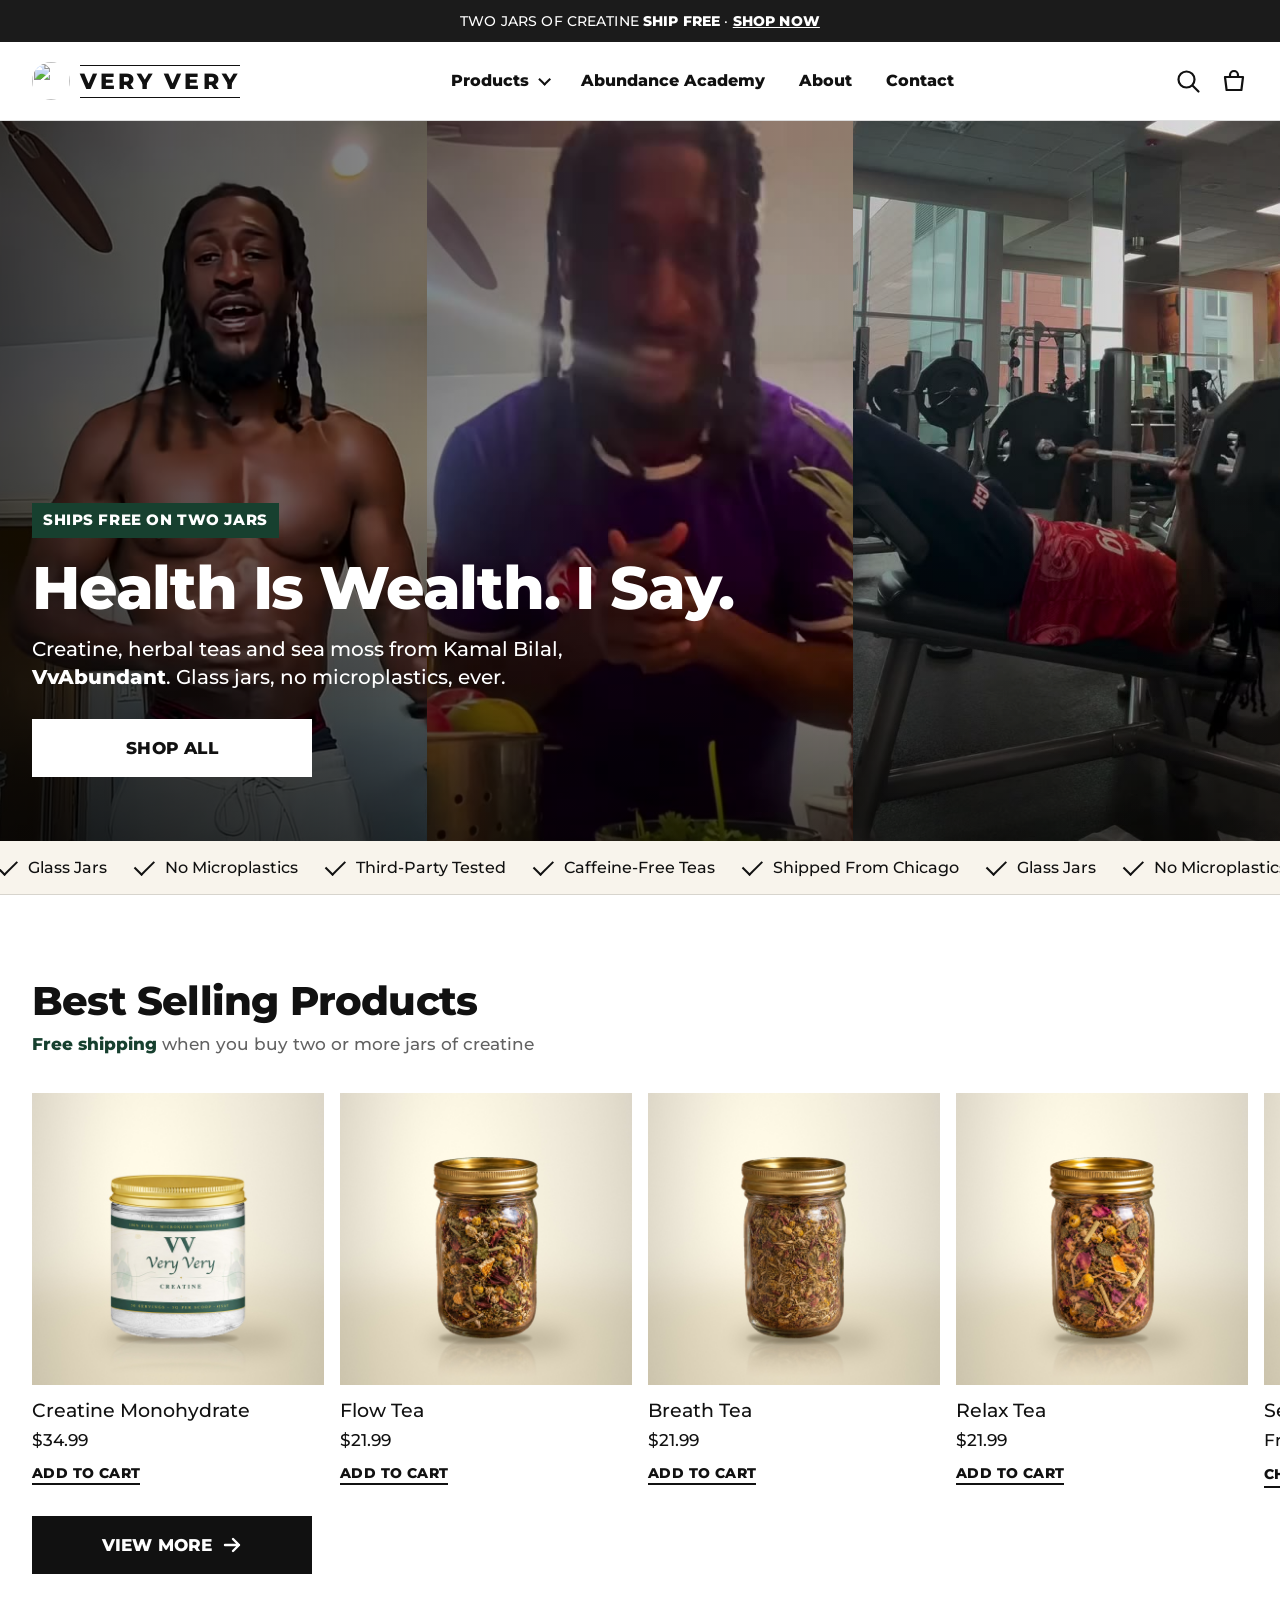
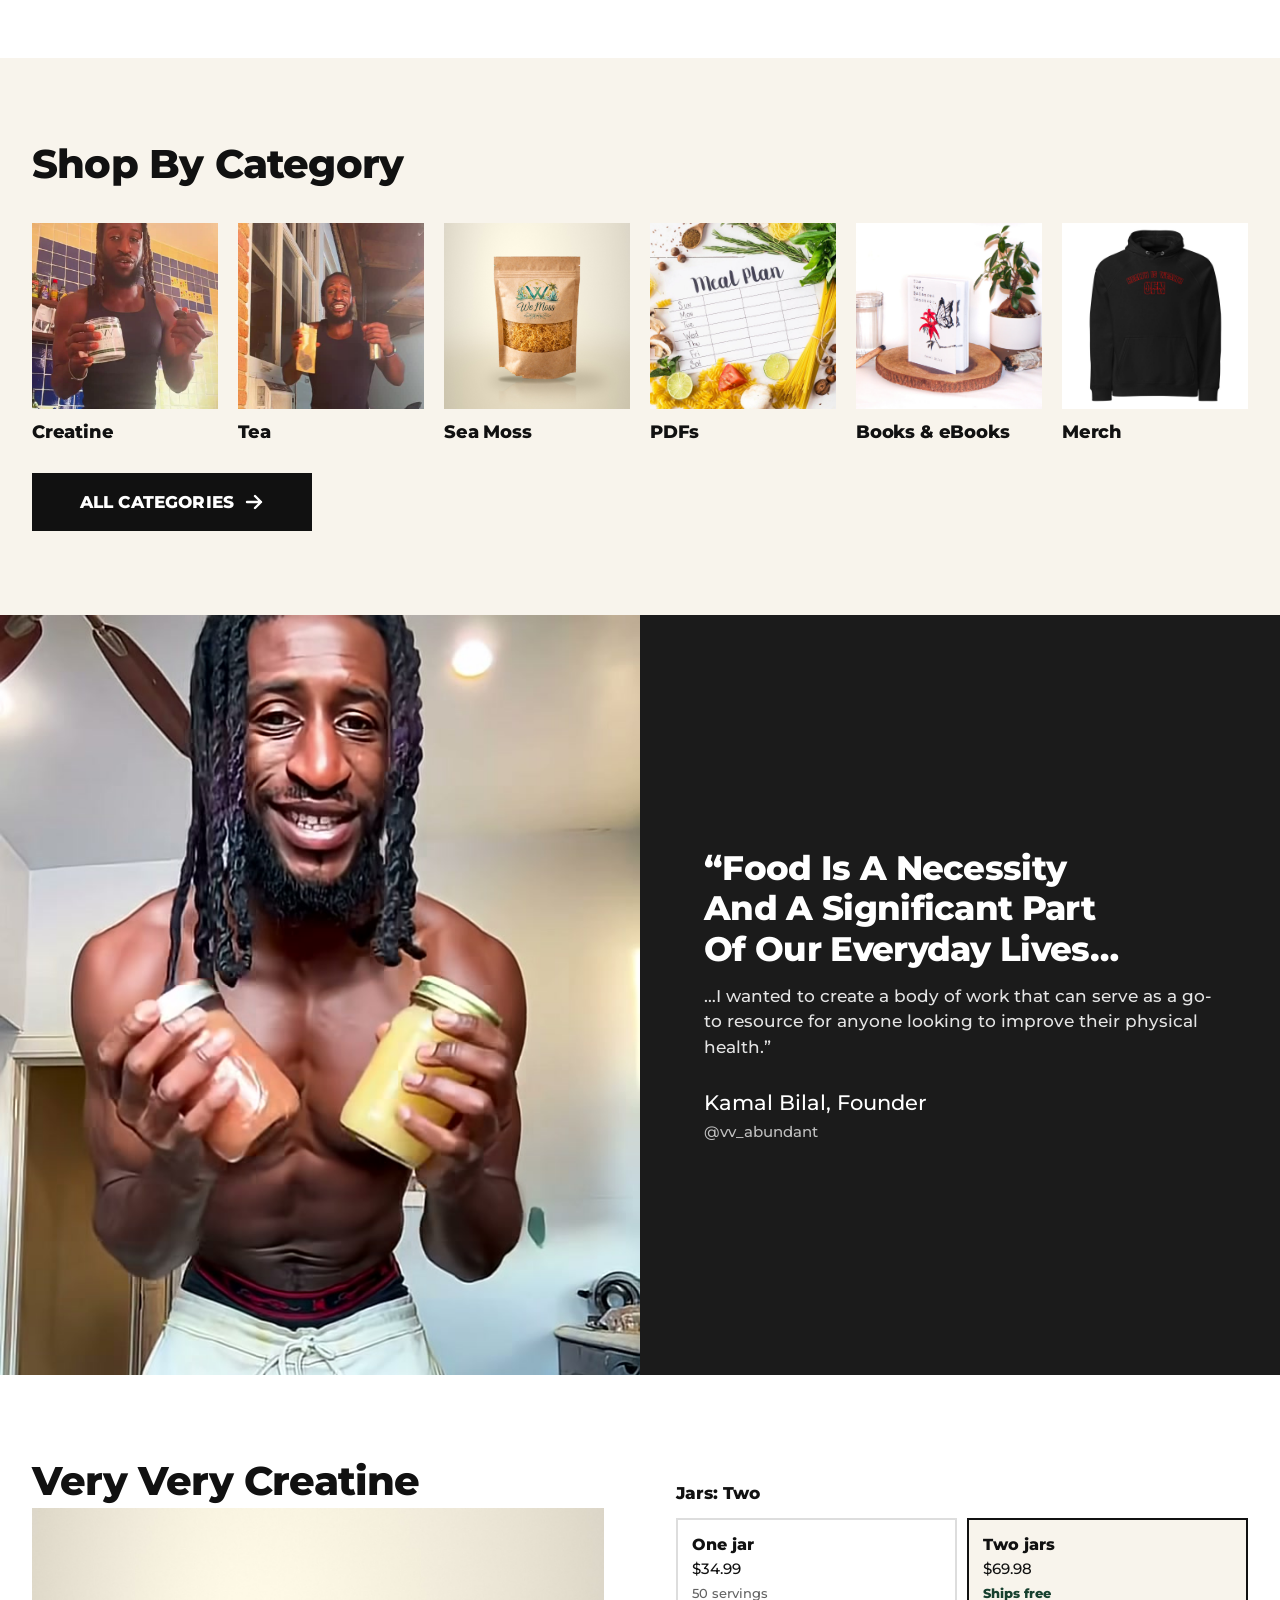
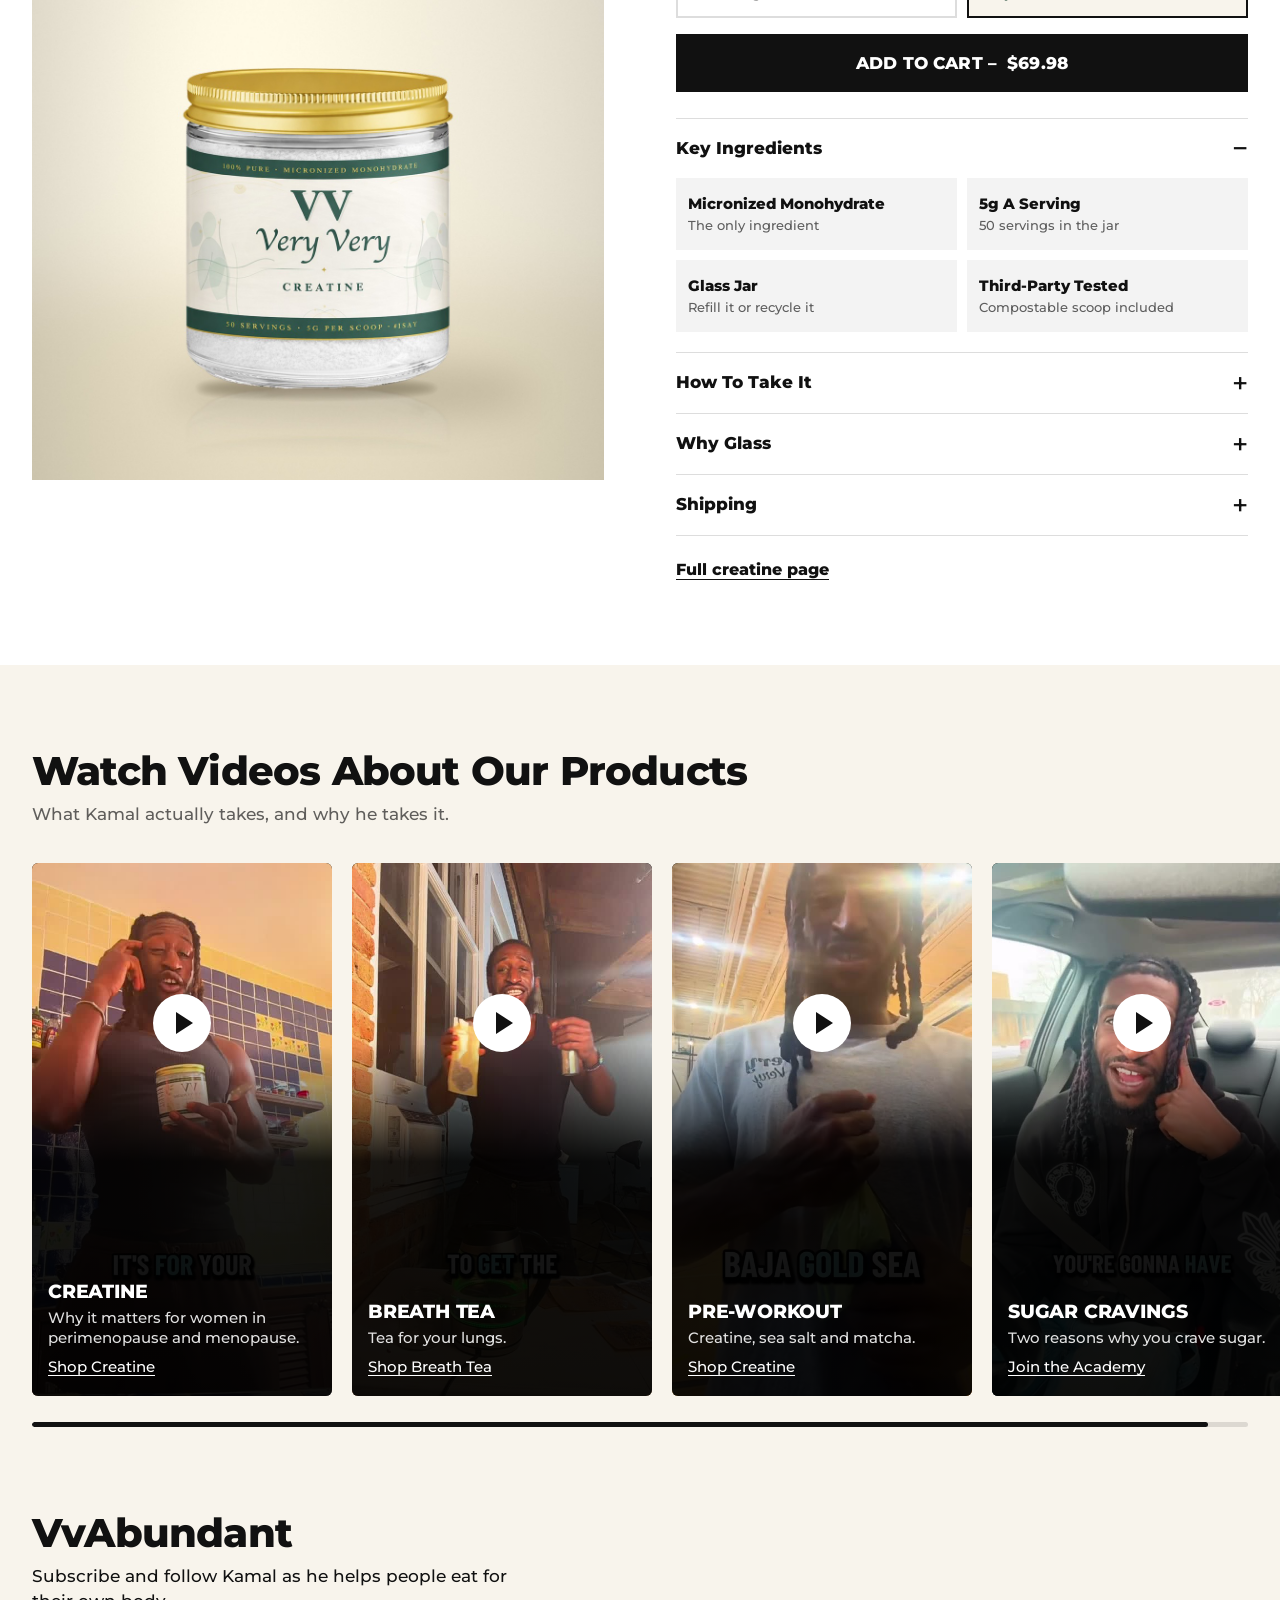
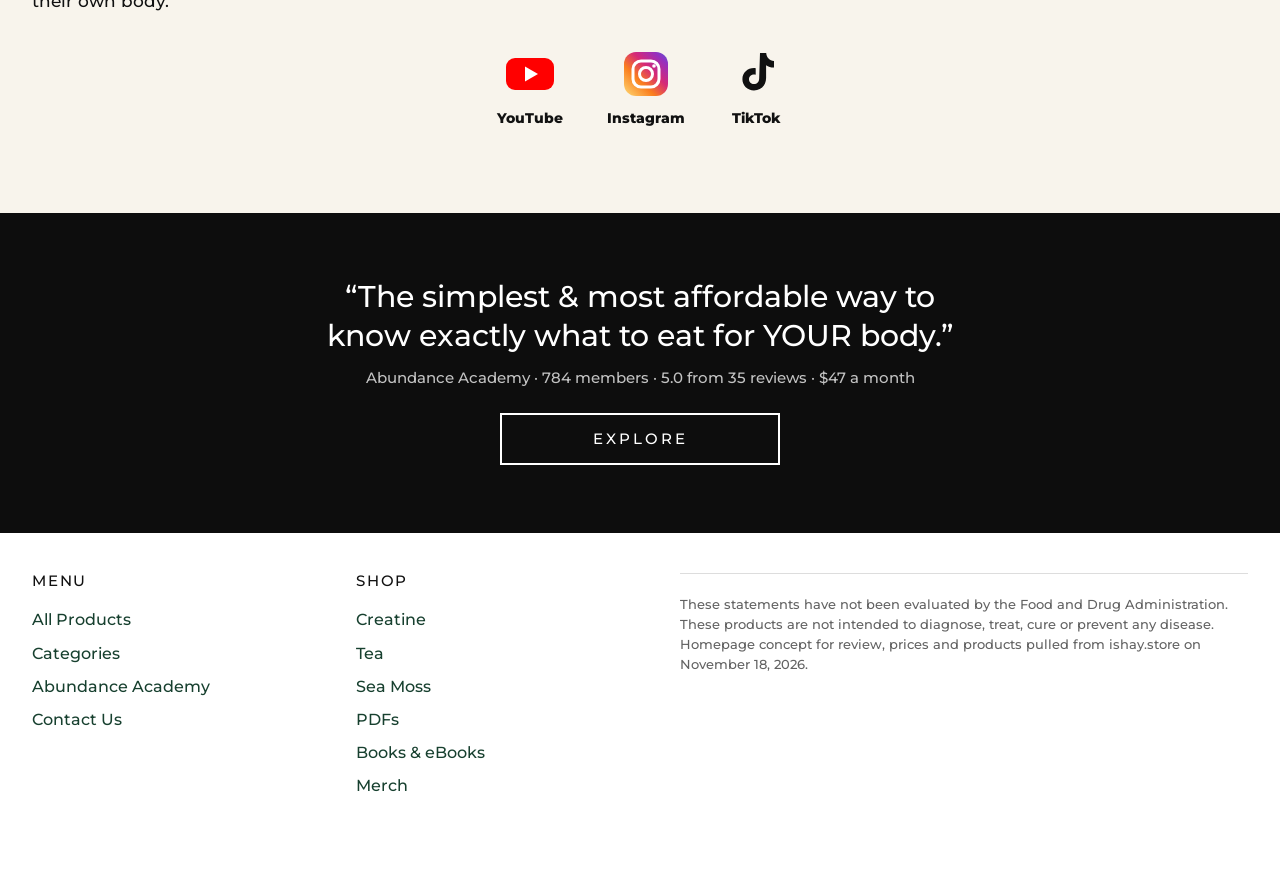
==== index.html @ 4aa0307e "About section: founder photo with eye contact, drop stats row Co-Authored-By: Claude Fable 5.2 <nore" ====
<!doctype html>
<html lang="en">
<head>
<meta charset="utf-8">
<meta name="viewport" content="width=device-width, initial-scale=1">
<title>Very Very by VvAbundant | Homepage concept</title>
<meta name="robots" content="noindex">
<link rel="preconnect" href="https://fonts.googleapis.com">
<link rel="preconnect" href="https://fonts.gstatic.com" crossorigin>
<link href="https://fonts.googleapis.com/css2?family=Montserrat:wght@500;800&display=swap" rel="stylesheet">
<link rel="preload" as="image" href="img/hero-kitchen-poster.jpg">
<link rel="stylesheet" href="home.css">
</head>
<body>

<div class="announce">Two jars of creatine <b>ship free</b> · <a href="#creatine">Shop now</a></div>

<header class="site-head">
  <div class="wrap head-row">
    <div class="head-left">
      <button class="icon-btn menu-btn" type="button" aria-expanded="false" aria-controls="nav" aria-label="Menu">
        <svg viewBox="0 0 28 28" fill="none" stroke="currentColor" stroke-width="2.2" stroke-linecap="round" aria-hidden="true"><path d="M4 8h20M4 14h20M4 20h20"/></svg>
      </button>
      <nav class="nav" id="nav" aria-label="Main">
        <details>
          <summary>Products</summary>
          <div class="mega">
            <div><h3><a href="https://ishay.store/collections/creatine">Creatine</a></h3><ul><li><a href="creatine.html">250g jar, 50 servings</a></li></ul></div>
            <div><h3><a href="https://ishay.store/collections/tea">Tea</a></h3><ul><li><a href="https://ishay.store/products/flow-tea">Flow</a></li><li><a href="https://ishay.store/products/breath-tea">Breath</a></li><li><a href="https://ishay.store/products/relax-tea">Relax</a></li></ul></div>
            <div><h3><a href="https://ishay.store/collections/sea-moss">Sea Moss</a></h3><ul><li><a href="https://ishay.store/products/dry-sea-moss">Dry</a></li><li><a href="https://ishay.store/products/sea-moss-gel-16-oz">Gel</a></li></ul></div>
            <div><h3><a href="https://ishay.store/collections/pdfs">PDFs</a></h3></div>
            <div><h3><a href="https://ishay.store/collections/books-ebooks">Books &amp; eBooks</a></h3></div>
            <div><h3><a href="https://ishay.store/collections/merch">Merch</a></h3></div>
          </div>
        </details>
        <a href="https://www.skool.com/abundanceacademy/about">Abundance Academy</a>
        <a href="#about">About</a>
        <a href="https://ishay.store/pages/contact">Contact</a>
      </nav>
    </div>
    <a class="brand" href="index.html" aria-label="Very Very home">
      <img src="https://ishay.store/cdn/shop/files/VV47.jpg?width=120" alt="">
      <span>Very Very</span>
    </a>
    <div class="head-right">
      <a class="icon-btn" href="https://ishay.store/search" aria-label="Search the store">
        <svg viewBox="0 0 28 28" fill="none" stroke="currentColor" stroke-width="2.2" stroke-linecap="round" aria-hidden="true"><circle cx="12.5" cy="12.5" r="8"/><path d="m19 19 5.5 5.5"/></svg>
      </a>
      <button class="icon-btn" type="button" data-open-cart aria-label="Open cart">
        <svg viewBox="0 0 28 28" fill="none" stroke="currentColor" stroke-width="2.2" stroke-linejoin="round" stroke-linecap="round" aria-hidden="true"><path d="M5 10h18l-1.6 13H6.6z"/><path d="M10 10V8a4 4 0 0 1 8 0v2"/></svg>
        <span data-count></span>
      </button>
    </div>
  </div>
</header>

<main id="top">

<section class="hero">
  <div class="hero-media" aria-hidden="true">
    <video autoplay muted loop playsinline preload="metadata" poster="img/hero-kitchen-poster.jpg" src="vid/hero-kitchen.mp4"></video>
    <video muted loop playsinline preload="none" poster="img/hero-produce-poster.jpg" data-src="vid/hero-produce.mp4"></video>
    <video muted loop playsinline preload="none" poster="img/hero-gym-poster.jpg" data-src="vid/hero-gym.mp4"></video>
  </div>
  <div class="hero-copy">
    <span class="badge">Ships free on two jars</span>
    <h1>Health Is Wealth. I Say.</h1>
    <p class="hero-sub">Creatine, herbal teas and sea moss from Kamal Bilal, <b>VvAbundant</b>. Glass jars, no microplastics, ever.</p>
    <a class="btn btn-white" href="#shelf">Shop all</a>
  </div>
</section>

<div class="ticker">
  <div class="ticker-track"><ul><li>Glass Jars</li><li>No Microplastics</li><li>Third-Party Tested</li><li>Caffeine-Free Teas</li><li>Shipped From Chicago</li></ul><ul aria-hidden="true"><li>Glass Jars</li><li>No Microplastics</li><li>Third-Party Tested</li><li>Caffeine-Free Teas</li><li>Shipped From Chicago</li></ul><ul aria-hidden="true"><li>Glass Jars</li><li>No Microplastics</li><li>Third-Party Tested</li><li>Caffeine-Free Teas</li><li>Shipped From Chicago</li></ul><ul aria-hidden="true"><li>Glass Jars</li><li>No Microplastics</li><li>Third-Party Tested</li><li>Caffeine-Free Teas</li><li>Shipped From Chicago</li></ul></div>
</div>

<section class="sec" id="shelf">
  <div class="wrap">
    <div class="sec-head">
      <h2>Best Selling Products</h2>
      <p class="sec-note"><b>Free shipping</b> when you buy two or more jars of creatine</p>
    </div>
    <div class="rail" tabindex="0" aria-label="Products">
      <article class="card">
        <a class="card-shot" href="creatine.html" tabindex="-1" aria-hidden="true"><img loading="lazy" decoding="async" width="800" height="800" src="img/creatine.jpg" alt="Very Very Creatine in a glass jar with a gold lid"></a>
        <h3><a href="creatine.html">Creatine Monohydrate</a></h3>
        <div class="pr">$34.99</div>
        <button class="card-add" type="button" data-add="43224259985526" aria-label="Add Creatine Monohydrate to cart">Add to cart</button>
      </article>
      <article class="card">
        <a class="card-shot" href="https://ishay.store/products/flow-tea" tabindex="-1" aria-hidden="true"><img loading="lazy" decoding="async" width="800" height="800" src="img/tea-flow.jpg" alt="Flow Tea in a glass jar"></a>
        <h3><a href="https://ishay.store/products/flow-tea">Flow Tea</a></h3>
        <div class="pr">$21.99</div>
        <button class="card-add" type="button" data-add="49304402100342" aria-label="Add Flow Tea to cart">Add to cart</button>
      </article>
      <article class="card">
        <a class="card-shot" href="https://ishay.store/products/breath-tea" tabindex="-1" aria-hidden="true"><img loading="lazy" decoding="async" width="800" height="800" src="img/tea-breath.jpg" alt="Breath Tea in a glass jar"></a>
        <h3><a href="https://ishay.store/products/breath-tea">Breath Tea</a></h3>
        <div class="pr">$21.99</div>
        <button class="card-add" type="button" data-add="49303786094710" aria-label="Add Breath Tea to cart">Add to cart</button>
      </article>
      <article class="card">
        <a class="card-shot" href="https://ishay.store/products/relax-tea" tabindex="-1" aria-hidden="true"><img loading="lazy" decoding="async" width="800" height="800" src="img/tea-relax.jpg" alt="Relax Tea in a glass jar"></a>
        <h3><a href="https://ishay.store/products/relax-tea">Relax Tea</a></h3>
        <div class="pr">$21.99</div>
        <button class="card-add" type="button" data-add="49304309071990" aria-label="Add Relax Tea to cart">Add to cart</button>
      </article>
      <article class="card">
        <a class="card-shot" href="https://ishay.store/products/sea-moss-gel-16-oz" tabindex="-1" aria-hidden="true"><img loading="lazy" decoding="async" width="800" height="800" src="img/sea-moss-gel.jpg" alt="A jar of sea moss gel"></a>
        <h3><a href="https://ishay.store/products/sea-moss-gel-16-oz">Sea Moss Gel, 16 oz</a></h3>
        <div class="pr">From $34.99</div>
        <a class="card-add" href="https://ishay.store/products/sea-moss-gel-16-oz">Choose a flavor</a>
      </article>
      <article class="card">
        <a class="card-shot" href="https://ishay.store/products/dry-sea-moss" tabindex="-1" aria-hidden="true"><img loading="lazy" decoding="async" width="800" height="800" src="img/sea-moss-dry.jpg" alt="A bag of dry sea moss"></a>
        <h3><a href="https://ishay.store/products/dry-sea-moss">Dry Sea Moss</a></h3>
        <div class="pr">$44.99</div>
        <a class="card-add" href="https://ishay.store/products/dry-sea-moss">Choose a type</a>
      </article>
    </div>
    <a class="btn" href="https://ishay.store/collections/all">View more <svg viewBox="0 0 20 20" fill="none" stroke="currentColor" stroke-width="2.4" stroke-linecap="round" stroke-linejoin="round" aria-hidden="true"><path d="M3 10h14M11 4l6 6-6 6"/></svg></a>
  </div>
</section>

<section class="sec sec-cream">
  <div class="wrap">
    <div class="sec-head"><h2>Shop By Category</h2></div>
    <div class="cat-grid">
      <a class="cat" href="creatine.html"><div class="cat-shot"><img loading="lazy" decoding="async" src="img/cat-creatine-kamal.jpg" alt="Kamal in his kitchen holding a jar of Very Very Creatine"></div><div class="n">Creatine</div></a>
      <a class="cat" href="https://ishay.store/collections/tea"><div class="cat-shot"><img loading="lazy" decoding="async" src="img/cat-tea-kamal.jpg" alt="Kamal holding a tea bag and a steel cup"></div><div class="n">Tea</div></a>
      <a class="cat" href="https://ishay.store/collections/sea-moss"><div class="cat-shot"><img loading="lazy" decoding="async" src="img/sea-moss-dry.jpg" alt="A bag of dry sea moss"></div><div class="n">Sea Moss</div></a>
      <a class="cat" href="https://ishay.store/collections/pdfs"><div class="cat-shot"><img loading="lazy" decoding="async" src="img/cat-pdf.jpg" alt="A weekly meal plan sheet surrounded by ingredients"></div><div class="n">PDFs</div></a>
      <a class="cat" href="https://ishay.store/collections/books-ebooks"><div class="cat-shot"><img loading="lazy" decoding="async" src="img/cat-books-real.jpg" alt="The Very Balanced Handbook beside a plant and a glass of water"></div><div class="n">Books &amp; eBooks</div></a>
      <a class="cat" href="https://ishay.store/collections/merch"><div class="cat-shot"><img loading="lazy" decoding="async" src="img/cat-merch.jpg" alt="A black Health is Wealth hoodie"></div><div class="n">Merch</div></a>
    </div>
    <a class="btn" href="https://ishay.store/collections">All categories <svg viewBox="0 0 20 20" fill="none" stroke="currentColor" stroke-width="2.4" stroke-linecap="round" stroke-linejoin="round" aria-hidden="true"><path d="M3 10h14M11 4l6 6-6 6"/></svg></a>
  </div>
</section>

<section class="founder" id="about">
  <img class="founder-shot" src="img/kamal-founder.jpg" width="720" height="860" loading="lazy" alt="Kamal Bilal smiling at the camera in his kitchen, holding two glass jars">
  <div class="founder-copy">
    <h2>&ldquo;Food Is A Necessity And A Significant Part Of Our Everyday Lives&hellip;</h2>
    <p class="founder-rest">&hellip;I wanted to create a body of work that can serve as a go-to resource for anyone looking to improve their physical health.&rdquo;</p>
    <div class="founder-name">Kamal Bilal, Founder</div>
    <a class="founder-handle" href="https://www.instagram.com/vv_abundant/">@vv_abundant</a>
  </div>
</section>

<section class="sec feature" id="creatine">
  <div class="wrap">
    <div class="feature-grid">
      <div>
        <h2>Very Very Creatine</h2>
        <div class="feature-shot"><img loading="lazy" decoding="async" src="img/creatine.jpg" width="1200" height="1200" alt="Very Very Creatine in a glass jar with a gold lid"></div>
      </div>
      <div>
        <fieldset class="pick">
          <legend>Jars: <span data-pick-label>Two</span></legend>
          <div class="pick-row">
            <label><input type="radio" name="jars" value="1"><span class="n">One jar</span><span class="pr">$34.99</span><span class="note">50 servings</span></label>
            <label><input type="radio" name="jars" value="2" checked><span class="n">Two jars</span><span class="pr">$69.98</span><span class="note good">Ships free</span></label>
          </div>
        </fieldset>
        <button class="btn add" type="button" id="add">Add to cart &ndash; <span data-add-price>$69.98</span></button>
        <div class="more">
          <details open>
            <summary>Key Ingredients</summary>
            <ul class="keys">
              <li><b>Micronized Monohydrate</b><span>The only ingredient</span></li>
              <li><b>5g A Serving</b><span>50 servings in the jar</span></li>
              <li><b>Glass Jar</b><span>Refill it or recycle it</span></li>
              <li><b>Third-Party Tested</b><span>Compostable scoop included</span></li>
            </ul>
          </details>
          <details>
            <summary>How To Take It</summary>
            <p>One serving is 5g, and the scoop holds about three, so use a third of a scoop. Stir it into water, juice or a smoothie, and take it every day.</p>
          </details>
          <details>
            <summary>Why Glass</summary>
            <p>Most creatine ships in a plastic tub with a plastic scoop. This one ships in glass with a compostable scoop. No microplastics, ever.</p>
          </details>
          <details>
            <summary>Shipping</summary>
            <p>Buy two or more jars in one order and shipping is free. Checkout runs on ishay.store.</p>
          </details>
        </div>
        <a class="text-link full" href="creatine.html">Full creatine page</a>
      </div>
    </div>
  </div>
</section>

<section class="sec sec-cream watch" id="watch">
  <div class="wrap">
    <div class="sec-head">
      <h2>Watch Videos About Our Products</h2>
      <p class="sec-note">What Kamal actually takes, and why he takes it.</p>
    </div>
    <div class="reels" data-reels tabindex="0" aria-label="Videos"></div>
    <div class="scrollbar" aria-hidden="true"><i data-reel-bar></i></div>
  </div>
</section>

<section class="sec sec-cream social" style="padding-top:0">
  <div class="wrap">
    <h2>VvAbundant</h2>
    <p>Subscribe and follow Kamal as he helps people eat for their own body.</p>
    <div class="social-row">
      <a href="https://www.youtube.com/@VvAbundant_Talks" aria-label="YouTube"><svg viewBox="0 0 54 54" aria-hidden="true"><rect x="3" y="11" width="48" height="32" rx="9" fill="#F00"/><path d="M22 19.5v15l13-7.5z" fill="#fff"/></svg>YouTube</a>
      <a href="https://www.instagram.com/vv_abundant/" aria-label="Instagram"><svg viewBox="0 0 54 54" aria-hidden="true"><defs><linearGradient id="ig" x1="0" y1="1" x2="1" y2="0"><stop offset="0" stop-color="#FEDA75"/><stop offset=".35" stop-color="#FA7E1E"/><stop offset=".6" stop-color="#D62976"/><stop offset=".85" stop-color="#962FBF"/><stop offset="1" stop-color="#4F5BD5"/></linearGradient></defs><rect x="5" y="5" width="44" height="44" rx="12" fill="url(#ig)"/><rect x="14" y="14" width="26" height="26" rx="8" fill="none" stroke="#fff" stroke-width="3"/><circle cx="27" cy="27" r="6.5" fill="none" stroke="#fff" stroke-width="3"/><circle cx="35" cy="19" r="1.8" fill="#fff"/></svg>Instagram</a>
      <a href="https://www.tiktok.com/@vv_abundant" aria-label="TikTok"><svg viewBox="0 0 54 54" aria-hidden="true"><path d="M31 6h6.2c.5 4.600 3.200 7.700 7.800 8.100v6.400c-2.900.1-5.500-.8-7.900-2.300v12.900c0 7.300-5.300 12.400-12.100 12.400-6.600 0-11.600-5-11.600-11.200 0-7 6-12 13.300-11.100v6.600c-3.500-.8-6.700 1.200-6.700 4.500 0 2.800 2.200 4.800 4.900 4.800 3.200 0 5.300-2.200 5.300-6.200z" fill="#111"/></svg>TikTok</a>
    </div>
  </div>
</section>

<section class="strip">
  <h2>&ldquo;The simplest &amp; most affordable way to know exactly what to eat for YOUR body.&rdquo;</h2>
  <p>Abundance Academy · 784 members · 5.0 from 35 reviews · $47 a month</p>
  <a class="btn btn-ghost" href="https://www.skool.com/abundanceacademy/about">Explore</a>
</section>

</main>

<footer class="foot">
  <div class="wrap">
    <div class="foot-grid">
      <div>
        <h3>Menu</h3>
        <ul>
          <li><a href="https://ishay.store/collections/all">All Products</a></li>
          <li><a href="https://ishay.store/collections">Categories</a></li>
          <li><a href="https://www.skool.com/abundanceacademy/about">Abundance Academy</a></li>
          <li><a href="https://ishay.store/pages/contact">Contact Us</a></li>
        </ul>
      </div>
      <div>
        <h3>Shop</h3>
        <ul>
          <li><a href="creatine.html">Creatine</a></li>
          <li><a href="https://ishay.store/collections/tea">Tea</a></li>
          <li><a href="https://ishay.store/collections/sea-moss">Sea Moss</a></li>
          <li><a href="https://ishay.store/collections/pdfs">PDFs</a></li>
          <li><a href="https://ishay.store/collections/books-ebooks">Books &amp; eBooks</a></li>
          <li><a href="https://ishay.store/collections/merch">Merch</a></li>
        </ul>
      </div>
      <p class="fine">These statements have not been evaluated by the Food and Drug Administration. These products are not intended to diagnose, treat, cure or prevent any disease. Homepage concept for review, prices and products pulled from ishay.store on November 18, 2026.</p>
    </div>
  </div>
</footer>

<script src="home.js"></script>
</body>
</html>
---- home.css ----
/* Very Very beta, v6: rebuilt on the Santa Cruz Paleo structure. White page, black ink, bold sans, square corners. */
:root{
  --ink:#111;
  --white:#fff;
  --cream:#F8F4EC;
  --green:#17402F;
  --mute:rgba(17,17,17,.66);
  --line:rgba(17,17,17,.14);
  --sans:"Montserrat",system-ui,-apple-system,"Helvetica Neue",Arial,sans-serif;
  --wrap:1280px;
  --pad:16px;
}
*{box-sizing:border-box}
html{scroll-behavior:smooth}
body{margin:0;font-family:var(--sans);font-weight:500;color:var(--ink);background:var(--white);font-size:16px;line-height:1.45;-webkit-font-smoothing:antialiased}
img,video{display:block;max-width:100%}
a{color:inherit}
button{font-family:inherit;color:inherit}
p{margin:0}
h1,h2,h3{margin:0;font-weight:800;letter-spacing:-.02em;line-height:1.12}
a:focus-visible,button:focus-visible,summary:focus-visible,input:focus-visible{outline:3px solid var(--green);outline-offset:3px}
.wrap{max-width:var(--wrap);margin:0 auto;padding:0 var(--pad)}
.vh{position:absolute;width:1px;height:1px;overflow:hidden;clip:rect(0 0 0 0);white-space:nowrap}

/* buttons: square, full width on phones, caps */
.btn{display:flex;align-items:center;justify-content:center;gap:10px;width:100%;min-height:58px;padding:14px 22px;border:2px solid var(--ink);background:var(--ink);color:var(--white);font-weight:800;font-size:17px;letter-spacing:.01em;text-transform:uppercase;text-decoration:none;text-align:center;cursor:pointer;border-radius:0}
.btn:hover{background:#2b2b2b;border-color:#2b2b2b}
.btn-white{background:var(--white);color:var(--ink);border-color:var(--white)}
.btn-white:hover{background:#ececec;border-color:#ececec}
.btn-ghost{background:transparent;color:var(--white);border-color:var(--white)}
.btn-ghost:hover{background:rgba(255,255,255,.12);border-color:var(--white)}
.btn svg{width:20px;height:20px;flex:none}

/* announcement */
.announce{background:#1b1b1b;color:var(--white);text-align:center;font-size:13.5px;font-weight:500;padding:11px 14px;letter-spacing:.01em;text-transform:uppercase}
.announce b{font-weight:800}
.announce a{font-weight:800}

/* header */
.site-head{background:var(--white);position:sticky;top:0;z-index:30;border-bottom:1px solid var(--line)}
.head-row{display:grid;grid-template-columns:1fr auto 1fr;align-items:center;height:68px}
.icon-btn{display:inline-grid;place-items:center;width:44px;height:44px;background:none;border:0;padding:0;cursor:pointer;text-decoration:none;position:relative}
.icon-btn svg{width:28px;height:28px}
.head-left{display:flex;align-items:center;margin-left:-8px}
.head-right{display:flex;align-items:center;justify-content:flex-end;gap:2px;margin-right:-8px}
.brand{display:flex;align-items:center;gap:10px;text-decoration:none}
.brand img{width:32px;height:32px;border-radius:50%}
.brand span{font-weight:800;font-size:16px;letter-spacing:.14em;white-space:nowrap;text-transform:uppercase;line-height:1;border-top:1.5px solid var(--ink);border-bottom:1.5px solid var(--ink);padding:5px 0 4px}
[data-count]{position:absolute;top:2px;right:0;min-width:19px;height:19px;border-radius:99px;background:var(--green);color:#fff;font-size:11.5px;font-weight:800;display:grid;place-items:center;padding:0 5px}
[data-count]:empty{display:none}

/* nav: slide-down panel on phones, inline row on desktop */
.nav{display:none;position:absolute;left:0;right:0;top:100%;background:var(--white);border-bottom:1px solid var(--line);padding:6px var(--pad) 22px;max-height:calc(100dvh - 110px);overflow:auto}
.nav.open{display:block}
.nav > a,.nav summary{display:flex;justify-content:space-between;align-items:center;font-weight:800;font-size:19px;text-decoration:none;padding:16px 0;border-bottom:1px solid var(--line);cursor:pointer;list-style:none}
.nav summary::-webkit-details-marker{display:none}
.nav summary::after{content:"+";font-weight:500;font-size:26px;line-height:1}
.nav details[open] summary::after{content:"\2212"}
.mega{padding:14px 0 6px;display:grid;grid-template-columns:1fr 1fr;gap:16px 20px;border-bottom:1px solid var(--line)}
.mega h3{font-size:15.5px;font-weight:800;letter-spacing:0;margin-bottom:4px}
.mega h3 a{text-decoration:none}
.mega ul{list-style:none;margin:0;padding:0}
.mega li a{display:block;padding:4px 0;font-size:15px;text-decoration:none;color:var(--mute)}
.mega a:hover{text-decoration:underline}

/* hero: full-bleed footage, copy pinned bottom left */
.hero{position:relative;background:#000;color:var(--white);height:min(640px,calc(100svh - 150px));min-height:520px;overflow:hidden}
.hero-media{position:absolute;inset:0;display:grid;grid-template-columns:1fr}
.hero-media video{width:100%;height:100%;object-fit:cover;object-position:50% 0}
.hero-media video + video{display:none}
.hero::after{content:"";position:absolute;inset:0;background:linear-gradient(180deg,rgba(0,0,0,.08) 0%,rgba(0,0,0,.18) 38%,rgba(0,0,0,.82) 100%)}
.hero-copy{position:absolute;z-index:2;left:0;right:0;bottom:0;padding:0 var(--pad) 26px;max-width:var(--wrap);margin:0 auto}
.badge{display:inline-block;background:var(--green);color:#fff;font-weight:800;font-size:13.5px;letter-spacing:.04em;text-transform:uppercase;padding:7px 11px;margin-bottom:14px}
.hero h1{font-size:clamp(31px,8.6vw,35px);line-height:1.1;margin-bottom:10px;max-width:14em;text-wrap:balance}
.hero-sub{font-size:17px;line-height:1.4;max-width:30em;margin-bottom:22px}
.hero-sub b{font-weight:800}

/* check strip */
.ticker{background:var(--cream);overflow:hidden;border-bottom:1px solid var(--line)}
.ticker-track{display:flex;width:max-content}
.ticker ul{display:flex;list-style:none;margin:0;padding:15px 0;flex:none}
.ticker li{display:flex;align-items:center;gap:9px;font-size:16px;font-weight:500;white-space:nowrap;padding-right:30px}
.ticker li::before{content:"";width:17px;height:9px;border-left:2.5px solid var(--ink);border-bottom:2.5px solid var(--ink);transform:rotate(-45deg) translateY(-3px);flex:none}
@media (prefers-reduced-motion:no-preference){
  .ticker-track{animation:tick 34s linear infinite}
  @keyframes tick{to{transform:translateX(-25%)}}
}
@media (prefers-reduced-motion:reduce){.ticker ul[aria-hidden]{display:none}.ticker-track{width:auto}.ticker ul{flex-wrap:wrap;padding:12px var(--pad);gap:6px 0}}

/* section frame */
.sec{padding:52px 0}
.sec-cream{background:var(--cream)}
.sec h2{font-size:clamp(28px,7.6vw,40px)}
.sec-note{margin-top:8px;font-size:17px;color:var(--mute);max-width:34em}
.sec-note b{color:var(--green);font-weight:800}
.sec-head{margin-bottom:26px}
.sec .btn{margin-top:28px}

/* best sellers rail */
.rail{display:flex;gap:16px;overflow-x:auto;scroll-snap-type:x mandatory;scrollbar-width:none;margin:0 calc(var(--pad) * -1);padding:0 var(--pad);scroll-padding-left:var(--pad)}
.rail::-webkit-scrollbar{display:none}
.card{flex:0 0 44%;scroll-snap-align:start;display:flex;flex-direction:column}
.card-shot{display:block;aspect-ratio:1;background:var(--cream);overflow:hidden}
.card-shot img{width:100%;height:100%;object-fit:cover;transition:transform .5s cubic-bezier(.2,.7,.2,1)}
.card:hover .card-shot img{transform:scale(1.04)}
.card h3{font-size:17px;font-weight:500;letter-spacing:0;line-height:1.25;margin-top:14px}
.card h3 a{text-decoration:none}
.card h3 a:hover{text-decoration:underline}
.card .pr{font-weight:500;font-size:16px;margin-top:6px}
.card-add{margin-top:12px;align-self:flex-start;background:none;border:0;padding:0 0 2px;font-weight:800;font-size:13.5px;letter-spacing:.03em;text-transform:uppercase;border-bottom:2px solid var(--ink);cursor:pointer;text-decoration:none}
.card-add:hover{color:var(--green);border-color:var(--green)}

/* categories */
.cat-grid{display:grid;grid-template-columns:1fr 1fr;gap:22px 14px}
.cat{text-decoration:none;display:block}
.cat-shot{aspect-ratio:1;overflow:hidden;background:#eee}
.cat img{width:100%;height:100%;object-fit:cover;transition:transform .5s cubic-bezier(.2,.7,.2,1)}
.cat:hover img{transform:scale(1.04)}
.cat .n{font-weight:800;font-size:18px;letter-spacing:-.01em;margin-top:10px}

/* founder: photo, then a black panel */
.founder{background:#1b1b1b;color:var(--white)}
.founder-shot{width:100%;height:auto;aspect-ratio:1/.92;object-fit:cover;object-position:50% 0%}
.founder-copy{padding:32px var(--pad) 44px}
.founder h2{font-size:clamp(24px,6.6vw,34px);line-height:1.2;text-wrap:balance}
.founder-rest{margin-top:14px;font-size:17px;line-height:1.5;color:rgba(255,255,255,.88);max-width:30em}
.founder-name{margin-top:28px;font-size:21px;font-weight:500}
.founder-handle{display:inline-block;margin-top:2px;font-size:15px;color:rgba(255,255,255,.72);text-decoration:none}
.founder-handle:hover{text-decoration:underline;color:#fff}
.founder-stats{list-style:none;margin:26px 0 0;padding:22px 0 0;border-top:1px solid rgba(255,255,255,.22);display:flex;gap:28px;flex-wrap:wrap}
.founder-stats b{display:block;font-size:26px;font-weight:800;letter-spacing:-.02em;line-height:1.1}
.founder-stats span{font-size:14px;color:rgba(255,255,255,.72)}

/* buy box */
.feature-shot{background:var(--cream);aspect-ratio:1;overflow:hidden;margin-top:22px}
.feature-shot img{width:100%;height:100%;object-fit:cover}
.pick{border:0;margin:22px 0 0;padding:0}
.pick legend{font-weight:800;font-size:17px;padding:0;margin-bottom:12px}
.pick-row{display:grid;grid-template-columns:1fr 1fr;gap:10px}
.pick label{position:relative;display:block;border:2px solid var(--line);padding:13px 14px;cursor:pointer}
.pick input{position:absolute;opacity:0;inset:0;margin:0;cursor:pointer}
.pick label:has(input:checked){border-color:var(--ink);background:var(--cream)}
.pick label:has(input:focus-visible){outline:3px solid var(--green);outline-offset:3px}
.pick .n{display:block;font-weight:800;font-size:16px}
.pick .pr{display:block;font-size:15px;margin-top:2px}
.pick .note{display:block;font-size:13px;color:var(--mute);margin-top:4px}
.pick .note.good{color:var(--green);font-weight:800}
.sec .btn.add{margin-top:16px}
.more{margin-top:26px;border-top:1px solid var(--line)}
.more details{border-bottom:1px solid var(--line)}
.more summary{display:flex;justify-content:space-between;align-items:center;gap:16px;padding:18px 0;font-weight:800;font-size:16.5px;cursor:pointer;list-style:none}
.more summary::-webkit-details-marker{display:none}
.more summary::after{content:"+";font-weight:500;font-size:28px;line-height:.6}
.more details[open] summary::after{content:"\2212"}
.more details p{padding:0 0 20px;color:var(--mute);max-width:36em}
.keys{list-style:none;margin:0;padding:0 0 20px;display:grid;grid-template-columns:1fr 1fr;gap:10px}
.keys li{background:#f3f3f3;padding:14px 12px;display:flex;flex-direction:column;justify-content:center;min-height:72px}
.keys b{font-weight:800;font-size:15px;line-height:1.2}
.keys span{font-size:13px;color:var(--mute);margin-top:3px}
.text-link{font-weight:800;text-underline-offset:4px}
.feature .full{display:inline-block;margin-top:22px}

/* vertical videos */
.reels{display:flex;gap:12px;overflow-x:auto;scroll-snap-type:x mandatory;scrollbar-width:none;margin:0 calc(var(--pad) * -1);padding:0 var(--pad);scroll-padding-left:var(--pad)}
.reels::-webkit-scrollbar{display:none}
.reel{position:relative;flex:0 0 76%;max-width:340px;aspect-ratio:9/16;background:#000;color:#fff;overflow:hidden;border-radius:6px;scroll-snap-align:start}
.reel-play{position:absolute;inset:0;border:0;padding:0;background:none;cursor:pointer;display:block;width:100%}
.reel-play img{width:100%;height:100%;object-fit:cover}
.reel-play::after{content:"";position:absolute;inset:0;background:linear-gradient(180deg,rgba(0,0,0,0) 34%,rgba(0,0,0,.9) 56%,rgba(0,0,0,.94) 100%)}
.reel-play .pl{position:absolute;z-index:2;left:50%;top:30%;width:58px;height:58px;margin:-29px 0 0 -29px;border-radius:50%;background:#fff;display:grid;place-items:center;transition:transform .2s}
.reel-play:hover .pl{transform:scale(1.08)}
.reel-play .pl::before{content:"";border-left:17px solid #111;border-top:11px solid transparent;border-bottom:11px solid transparent;margin-left:5px}
.reel-cap{position:absolute;z-index:3;left:16px;right:16px;bottom:18px;pointer-events:none}
.reel-cap .k{font-weight:800;font-size:19px;text-transform:uppercase;letter-spacing:-.01em;line-height:1.15}
.reel-cap .t{font-size:15px;margin-top:5px;color:rgba(255,255,255,.88);line-height:1.35}
.reel-cap a{display:inline-block;margin-top:8px;font-size:15px;pointer-events:auto;text-underline-offset:3px}
.reel iframe{position:absolute;inset:0;width:100%;height:100%;border:0;z-index:5}
.reel.playing .reel-play,.reel.playing .reel-cap{visibility:hidden}
.scrollbar{height:5px;background:rgba(17,17,17,.12);border-radius:99px;margin-top:26px;overflow:hidden}
.scrollbar i{display:block;height:100%;width:30%;background:var(--ink);border-radius:99px;transform-origin:left;will-change:transform}

/* social */
.social p{margin-top:8px;font-size:17px;max-width:30em}
.social-row{display:flex;justify-content:center;gap:44px;margin-top:34px}
.social-row a{display:grid;justify-items:center;gap:8px;text-decoration:none;font-weight:800;font-size:13.5px}
.social-row svg{width:54px;height:54px}
.social-row a:hover{text-decoration:underline}

/* academy strip */
.strip{background:#0d0d0d;color:#fff;text-align:center;padding:40px var(--pad) 44px}
.strip h2{font-size:clamp(22px,5.6vw,30px);font-weight:500;letter-spacing:0;line-height:1.3;max-width:22em;margin:0 auto}
.strip p{margin:12px auto 0;font-size:15px;color:rgba(255,255,255,.75)}
.strip .btn{width:auto;display:inline-flex;margin-top:24px;min-height:52px;padding:12px 34px;font-size:15px;letter-spacing:.2em;font-weight:500}

/* footer */
.foot{padding:40px 0 34px;font-size:16px}
.foot h3{font-size:15px;font-weight:500;letter-spacing:.12em;text-transform:uppercase;margin-bottom:14px}
.foot ul{list-style:none;margin:0 0 32px;padding:0}
.foot li a{display:inline-block;padding:5px 0;text-decoration:none;color:var(--green);font-weight:500}
.foot li a:hover{text-decoration:underline}
.foot .fine{font-size:13px;color:var(--mute);line-height:1.55;border-top:1px solid var(--line);padding-top:20px}

/* cart drawer */
.drawer{border:0;padding:0;margin:0 0 0 auto;height:100dvh;max-height:none;width:min(440px,100vw);max-width:none;background:var(--white);color:var(--ink);box-shadow:-24px 0 60px rgba(0,0,0,.3)}
.drawer::backdrop{background:rgba(0,0,0,.55)}
.drawer[open]{display:flex;flex-direction:column}
.dr-head{display:flex;justify-content:space-between;align-items:center;padding:20px;border-bottom:1px solid var(--line)}
.dr-head h2{font-size:24px}
.dr-close{background:none;border:0;font-weight:800;font-size:14px;cursor:pointer;padding:8px 4px;text-decoration:underline;text-underline-offset:4px}
.ship{padding:18px 20px;background:var(--cream)}
.ship p{font-weight:800;font-size:15px}
.ship .bar{height:6px;background:rgba(17,17,17,.14);margin-top:10px;overflow:hidden}
.ship .bar i{display:block;height:100%;width:0;background:var(--green);transition:width .35s cubic-bezier(.2,.7,.2,1)}
.dr-body{flex:1;overflow:auto;padding:20px}
.line{display:grid;grid-template-columns:84px 1fr;gap:16px;align-items:center}
.line + .line{margin-top:18px;padding-top:18px;border-top:1px solid var(--line)}
.line img{width:84px;height:84px;object-fit:cover;background:var(--cream)}
.line .n{font-weight:800;font-size:16.5px;line-height:1.25}
.line .v{font-size:14px;color:var(--mute)}
.qty{display:inline-flex;align-items:center;border:2px solid var(--line);margin-top:10px}
.qty button{background:none;border:0;width:38px;height:34px;font-weight:800;font-size:18px;cursor:pointer}
.qty output{min-width:26px;text-align:center;font-weight:800}
.dr-foot{padding:20px 20px calc(20px + env(safe-area-inset-bottom));border-top:1px solid var(--line)}
.sub{display:flex;justify-content:space-between;font-weight:800;font-size:18px}
.dr-foot .btn{margin-top:14px}
.dr-foot small{display:block;text-align:center;margin-top:12px;font-size:13px;color:var(--mute)}
@media (prefers-reduced-motion:no-preference){
  .drawer[open]{animation:slide .3s cubic-bezier(.2,.7,.2,1)}
  @keyframes slide{from{transform:translateX(100%)}}
}

/* tablet and up */
@media (min-width:720px){
  :root{--pad:32px}
  .btn{width:auto;display:inline-flex;min-width:280px}
  .dr-foot .btn,.btn.add{width:100%}
  .card{flex-basis:calc((100% - 48px)/4)}
  .cat-grid{grid-template-columns:repeat(3,1fr);gap:30px 20px}
  .reel{flex-basis:300px}
  .founder{display:grid;grid-template-columns:1fr 1fr}
  .founder-shot{height:100%;aspect-ratio:auto;min-height:520px;max-height:760px}
  .founder-copy{display:flex;flex-direction:column;justify-content:center;padding:56px clamp(32px,5vw,80px)}
  .feature-grid{display:grid;grid-template-columns:1fr 1fr;gap:48px;align-items:start}
  .feature-shot{margin-top:0;position:sticky;top:96px}
  .feature h2{margin-bottom:4px}
  .foot-grid{display:grid;grid-template-columns:1fr 1fr 2fr;gap:40px}
}

/* desktop */
@media (min-width:1000px){
  .announce{font-size:14px}
  .head-row{height:78px;grid-template-columns:auto 1fr auto;gap:36px}
  .menu-btn{display:none}
  .head-left{order:2;margin:0;justify-content:center}
  .brand{order:1}
  .head-right{order:3}
  .brand span{font-size:22px}
  .brand img{width:38px;height:38px}
  .nav{display:flex;position:static;padding:0;border:0;gap:6px;overflow:visible;max-height:none;align-items:center}
  .nav > a,.nav summary{font-size:15.5px;font-weight:800;padding:10px 14px;border:0}
  .nav > a:hover,.nav summary:hover{text-decoration:underline;text-underline-offset:6px;text-decoration-thickness:2px}
  .nav summary::after{content:"";width:7px;height:7px;border-right:2px solid;border-bottom:2px solid;transform:rotate(45deg) translateY(-3px);margin-left:9px}
  .nav details[open] summary::after{content:""}
  .nav details{position:relative}
  .mega{position:absolute;left:0;top:calc(100% + 18px);width:600px;background:#fff;border:1px solid var(--line);padding:26px 28px;grid-template-columns:repeat(3,1fr);gap:22px 28px;box-shadow:0 22px 50px rgba(0,0,0,.16)}

  .hero{height:min(720px,calc(100svh - 122px));min-height:560px}
  .hero-media{grid-template-columns:repeat(3,1fr)}
  .hero-media video + video{display:block}
  .hero::after{background:linear-gradient(90deg,rgba(0,0,0,.72) 0%,rgba(0,0,0,.34) 46%,rgba(0,0,0,.08) 100%),linear-gradient(180deg,rgba(0,0,0,0) 50%,rgba(0,0,0,.6) 100%)}
  .hero-copy{padding-bottom:64px}
  .hero h1{font-size:60px;line-height:1.05;margin-bottom:16px}
  .hero-sub{font-size:20px;margin-bottom:28px}
  .badge{font-size:14.5px;margin-bottom:18px}

  .sec{padding:84px 0}
  .sec-head{margin-bottom:36px}
  .card h3{font-size:18.5px}
  .card .pr{font-size:17px}
  .cat-grid{grid-template-columns:repeat(6,1fr)}
  .founder-shot{min-height:640px}
  .feature-grid{gap:72px}
  .reels{gap:20px}
  .strip{padding:64px var(--pad) 68px}
}
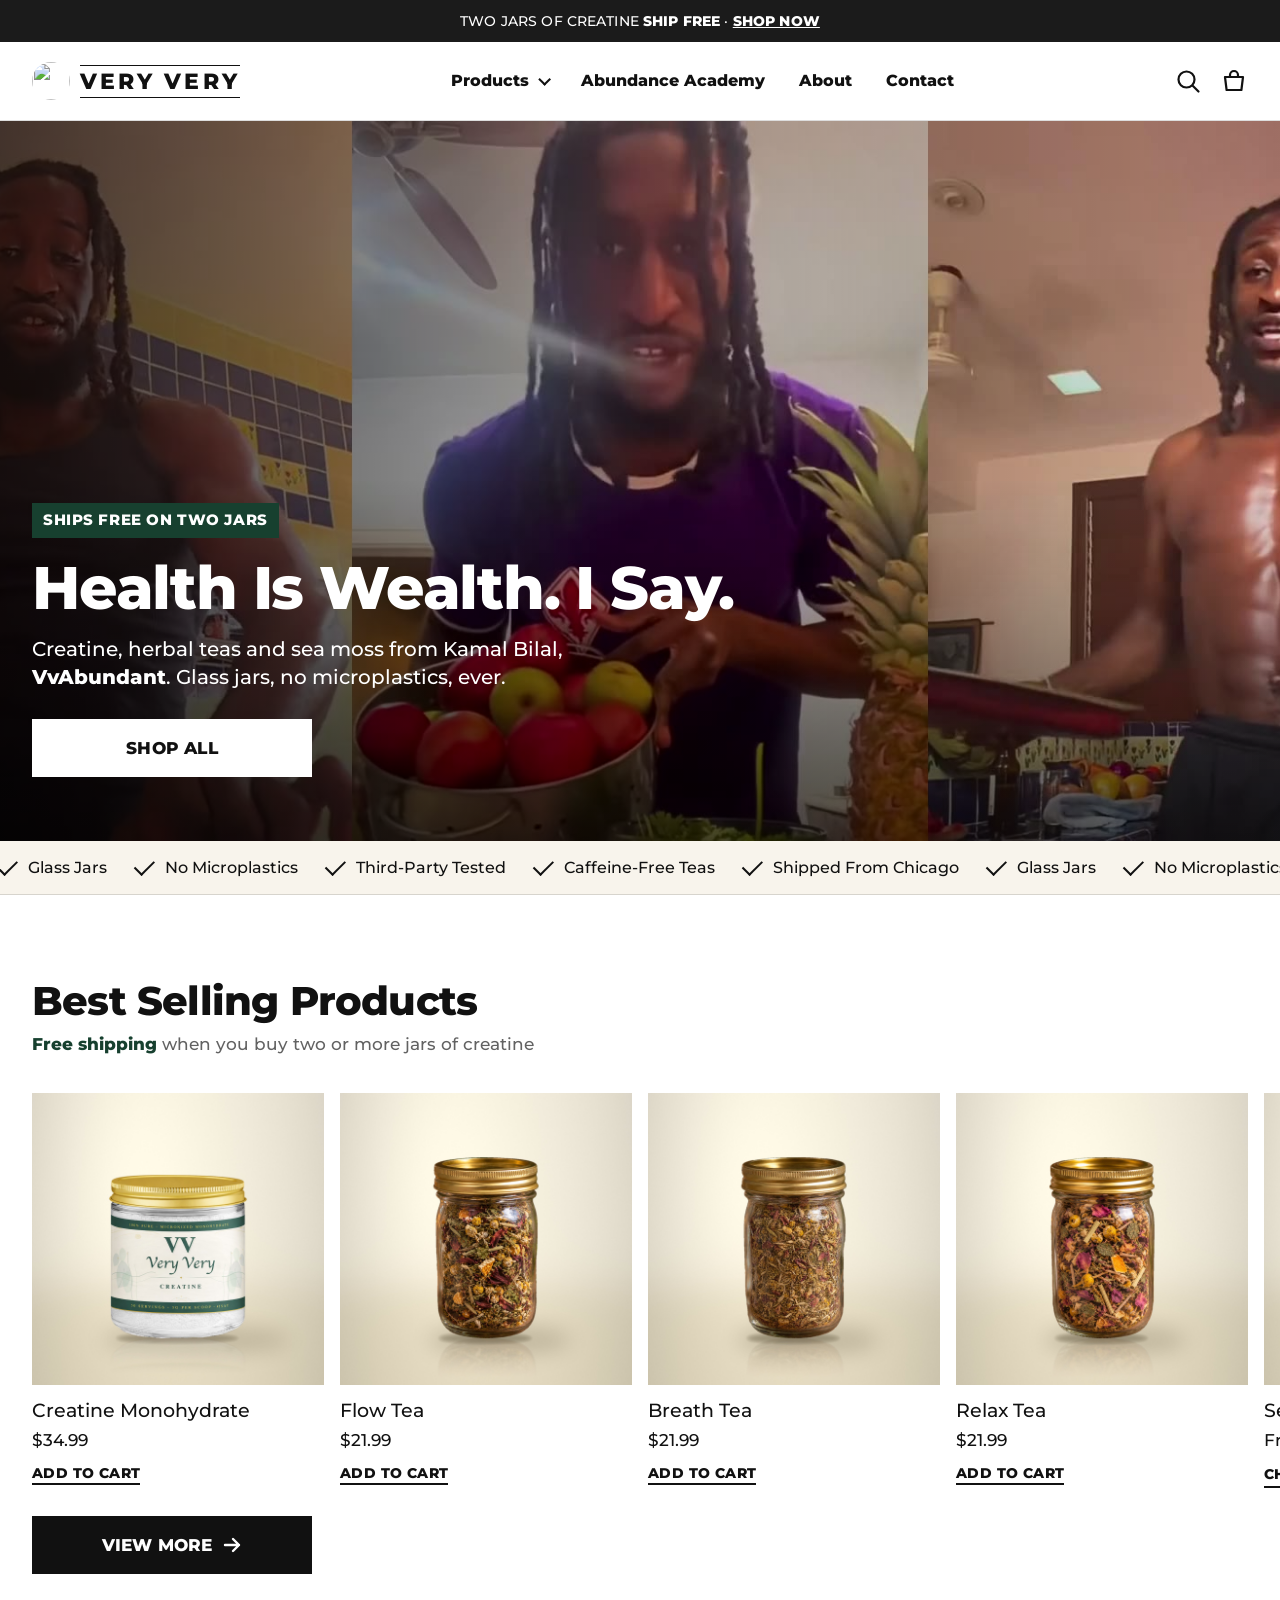
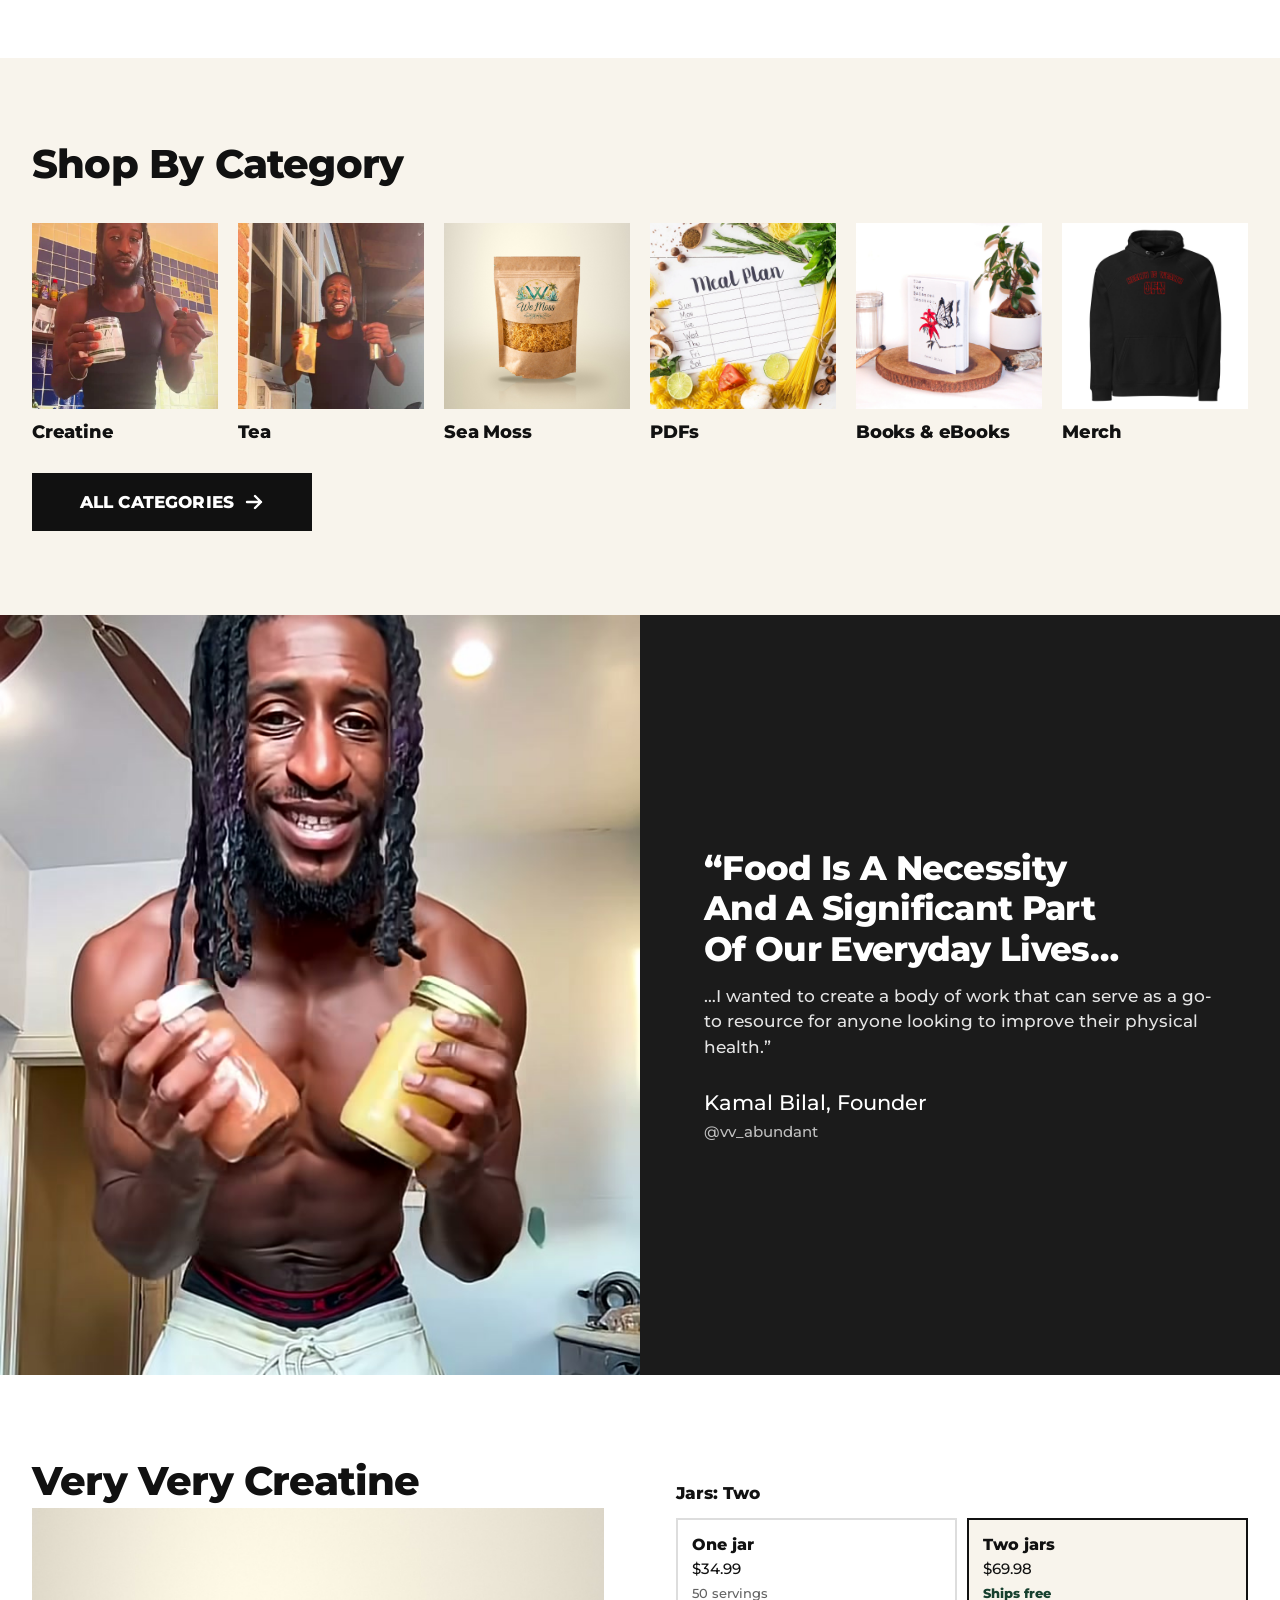
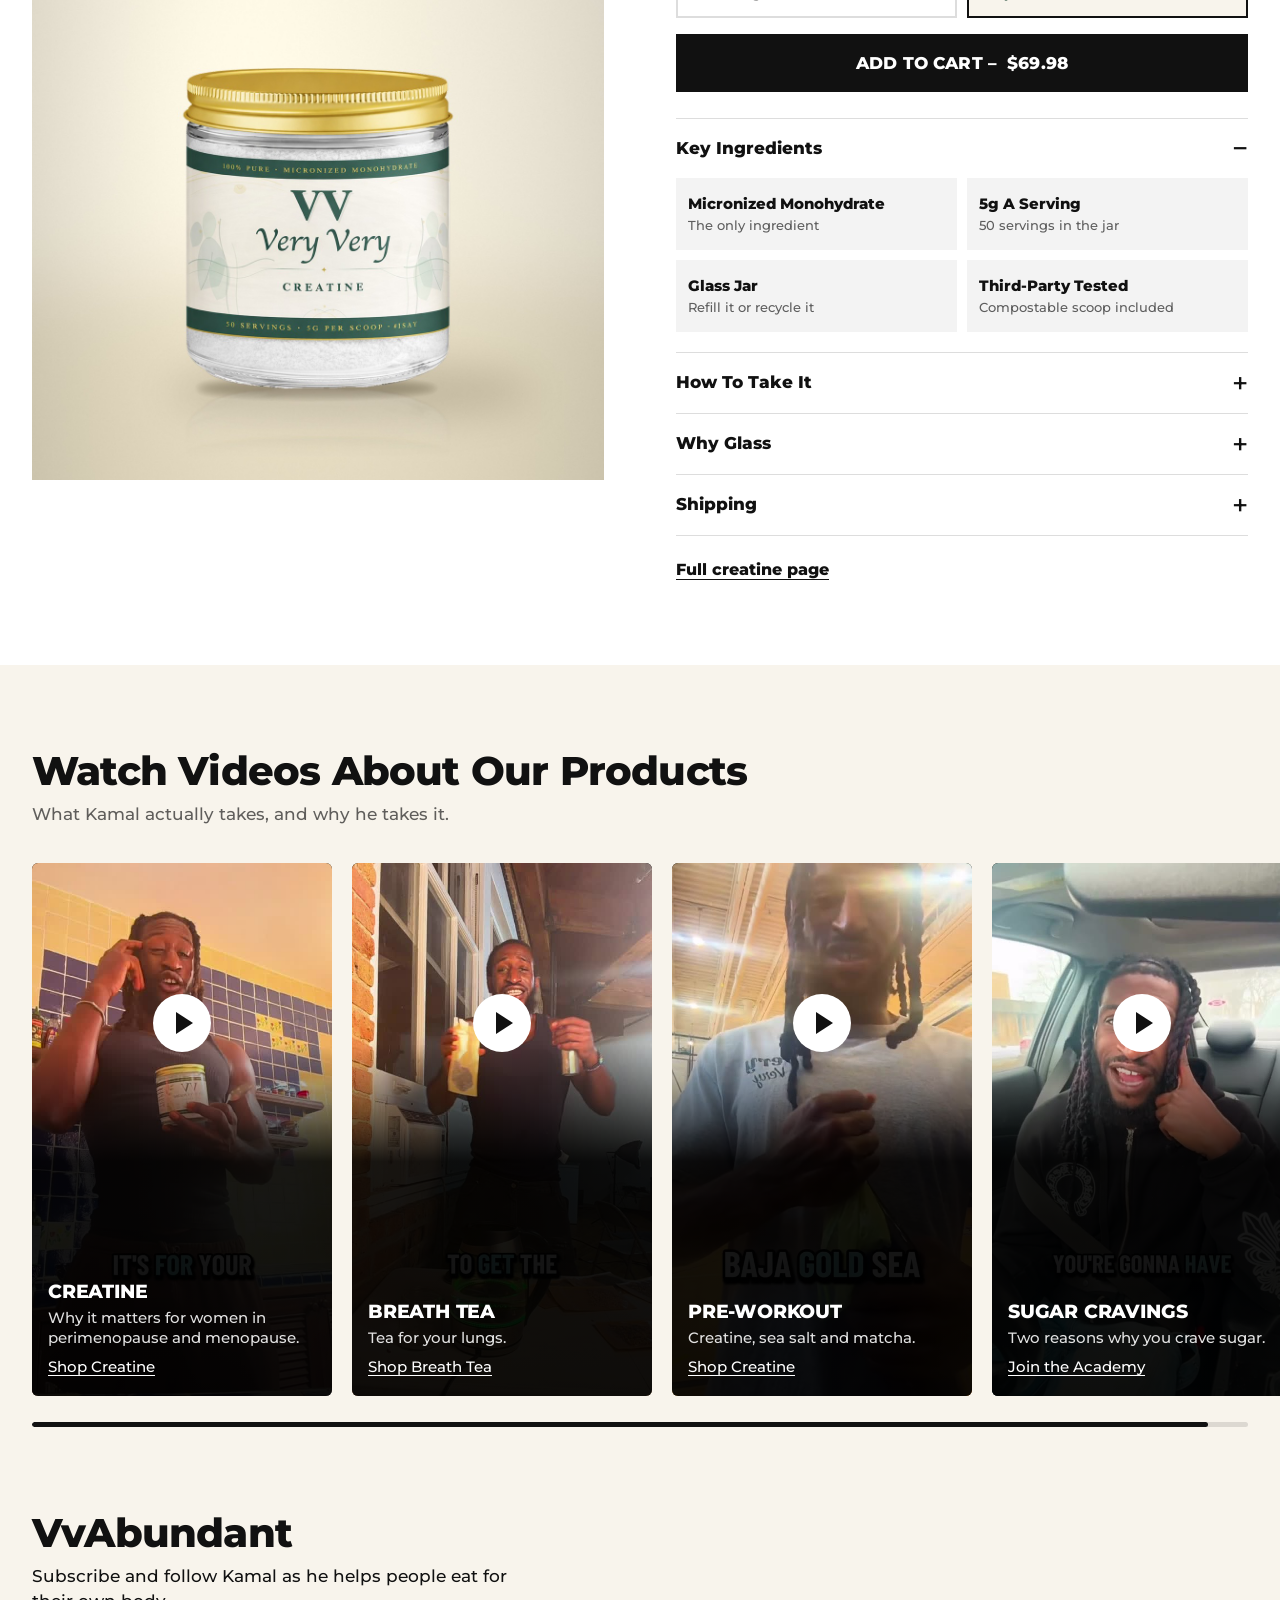
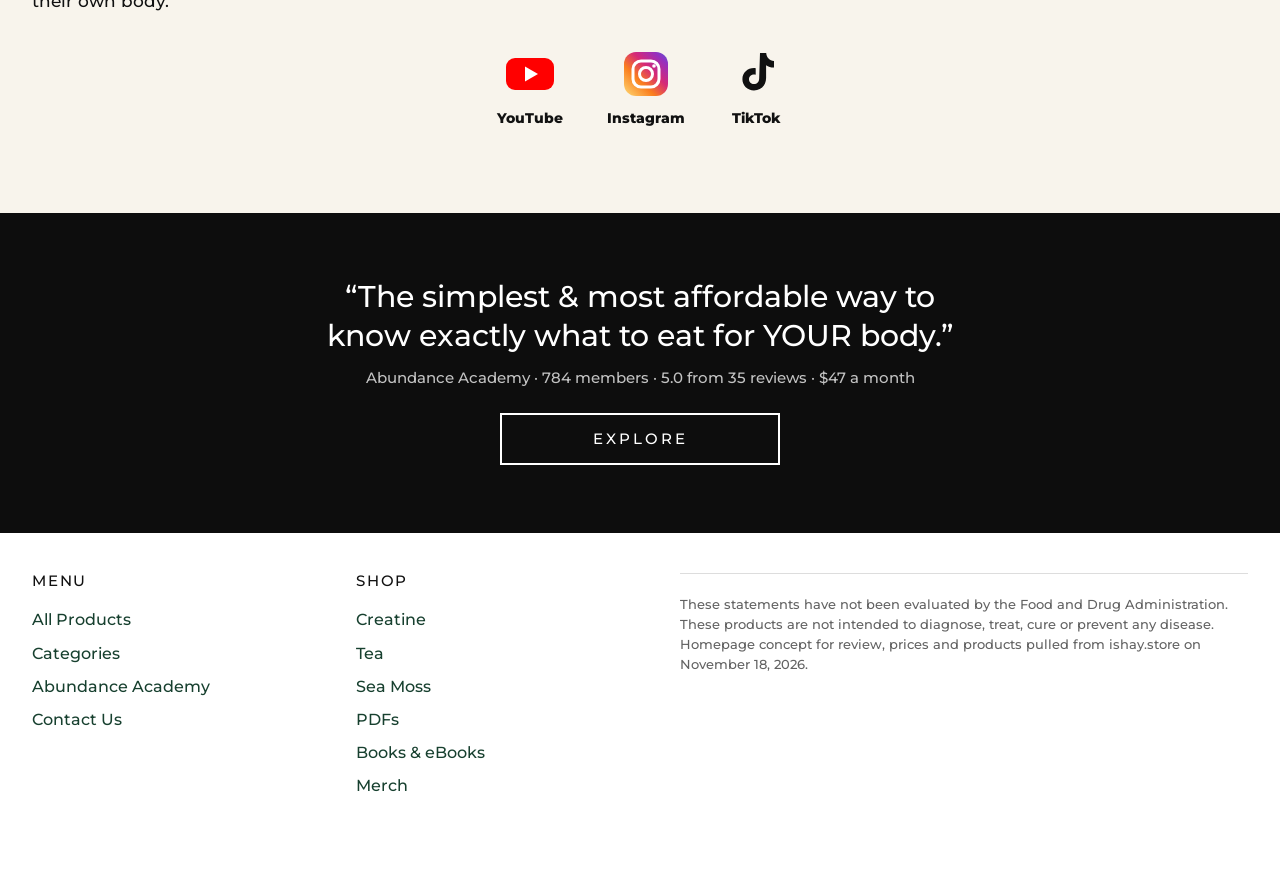
==== commit 469e6481: "Hero: single montage video, 13 quick cuts, phone and desktop versions Co-Authored-By: Claude Fable 5" ====
--- a/index.html
+++ b/index.html
@@ -8,7 +8,8 @@
 <link rel="preconnect" href="https://fonts.googleapis.com">
 <link rel="preconnect" href="https://fonts.gstatic.com" crossorigin>
 <link href="https://fonts.googleapis.com/css2?family=Montserrat:wght@500;800&display=swap" rel="stylesheet">
-<link rel="preload" as="image" href="img/hero-kitchen-poster.jpg">
+<link rel="preload" as="image" href="img/hero-montage-phone-poster.jpg" media="(max-width:999px)">
+<link rel="preload" as="image" href="img/hero-montage-desktop-poster.jpg" media="(min-width:1000px)">
 <link rel="stylesheet" href="home.css">
 </head>
 <body>
@@ -58,9 +59,7 @@
 
 <section class="hero">
   <div class="hero-media" aria-hidden="true">
-    <video autoplay muted loop playsinline preload="metadata" poster="img/hero-kitchen-poster.jpg" src="vid/hero-kitchen.mp4"></video>
-    <video muted loop playsinline preload="none" poster="img/hero-produce-poster.jpg" data-src="vid/hero-produce.mp4"></video>
-    <video muted loop playsinline preload="none" poster="img/hero-gym-poster.jpg" data-src="vid/hero-gym.mp4"></video>
+    <video muted loop playsinline preload="none" disablepictureinpicture poster="img/hero-montage-phone-poster.jpg" data-src-phone="vid/hero-montage-phone.mp4" data-src-desktop="vid/hero-montage-desktop.mp4" data-poster-desktop="img/hero-montage-desktop-poster.jpg"></video>
   </div>
   <div class="hero-copy">
     <span class="badge">Ships free on two jars</span>
--- a/home.css
+++ b/home.css
@@ -265,8 +265,7 @@
   .mega{position:absolute;left:0;top:calc(100% + 18px);width:600px;background:#fff;border:1px solid var(--line);padding:26px 28px;grid-template-columns:repeat(3,1fr);gap:22px 28px;box-shadow:0 22px 50px rgba(0,0,0,.16)}
 
   .hero{height:min(720px,calc(100svh - 122px));min-height:560px}
-  .hero-media{grid-template-columns:repeat(3,1fr)}
-  .hero-media video + video{display:block}
+  .hero-media video{object-position:50% 50%}
   .hero::after{background:linear-gradient(90deg,rgba(0,0,0,.72) 0%,rgba(0,0,0,.34) 46%,rgba(0,0,0,.08) 100%),linear-gradient(180deg,rgba(0,0,0,0) 50%,rgba(0,0,0,.6) 100%)}
   .hero-copy{padding-bottom:64px}
   .hero h1{font-size:60px;line-height:1.05;margin-bottom:16px}
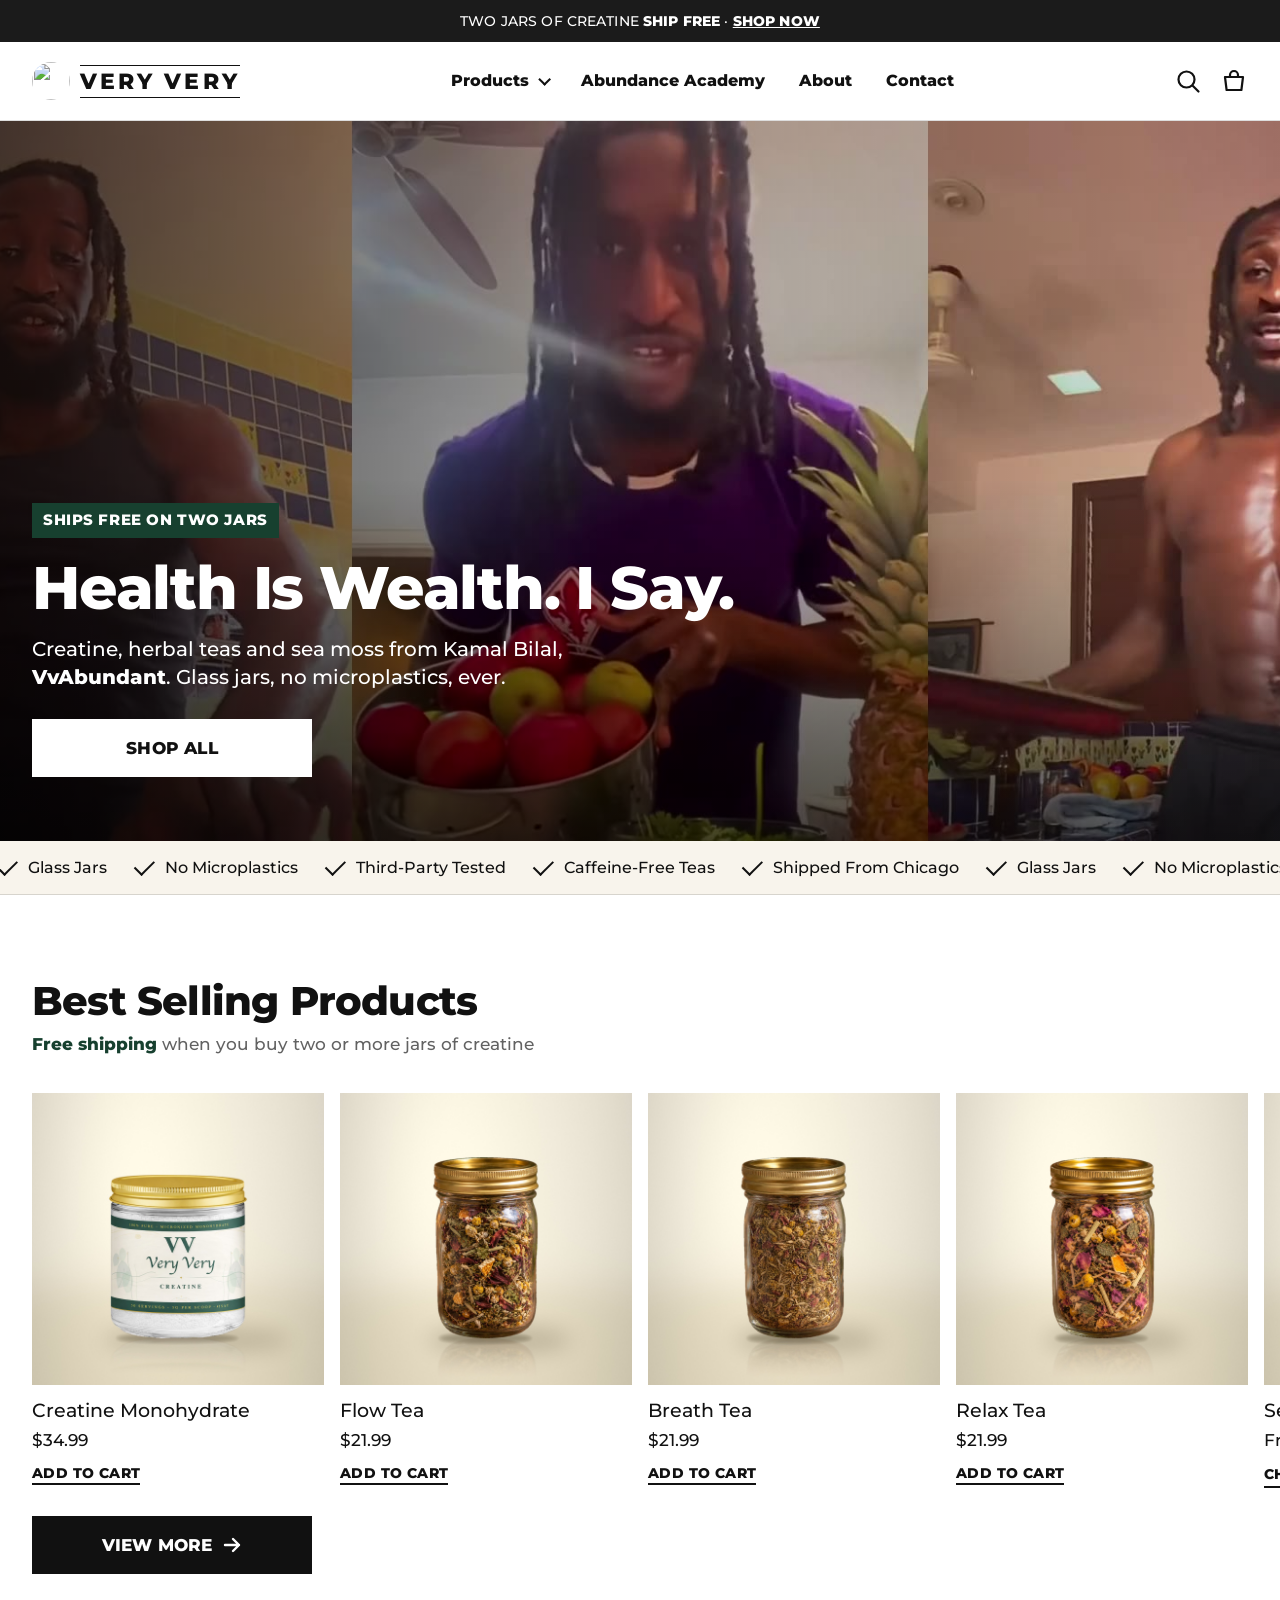
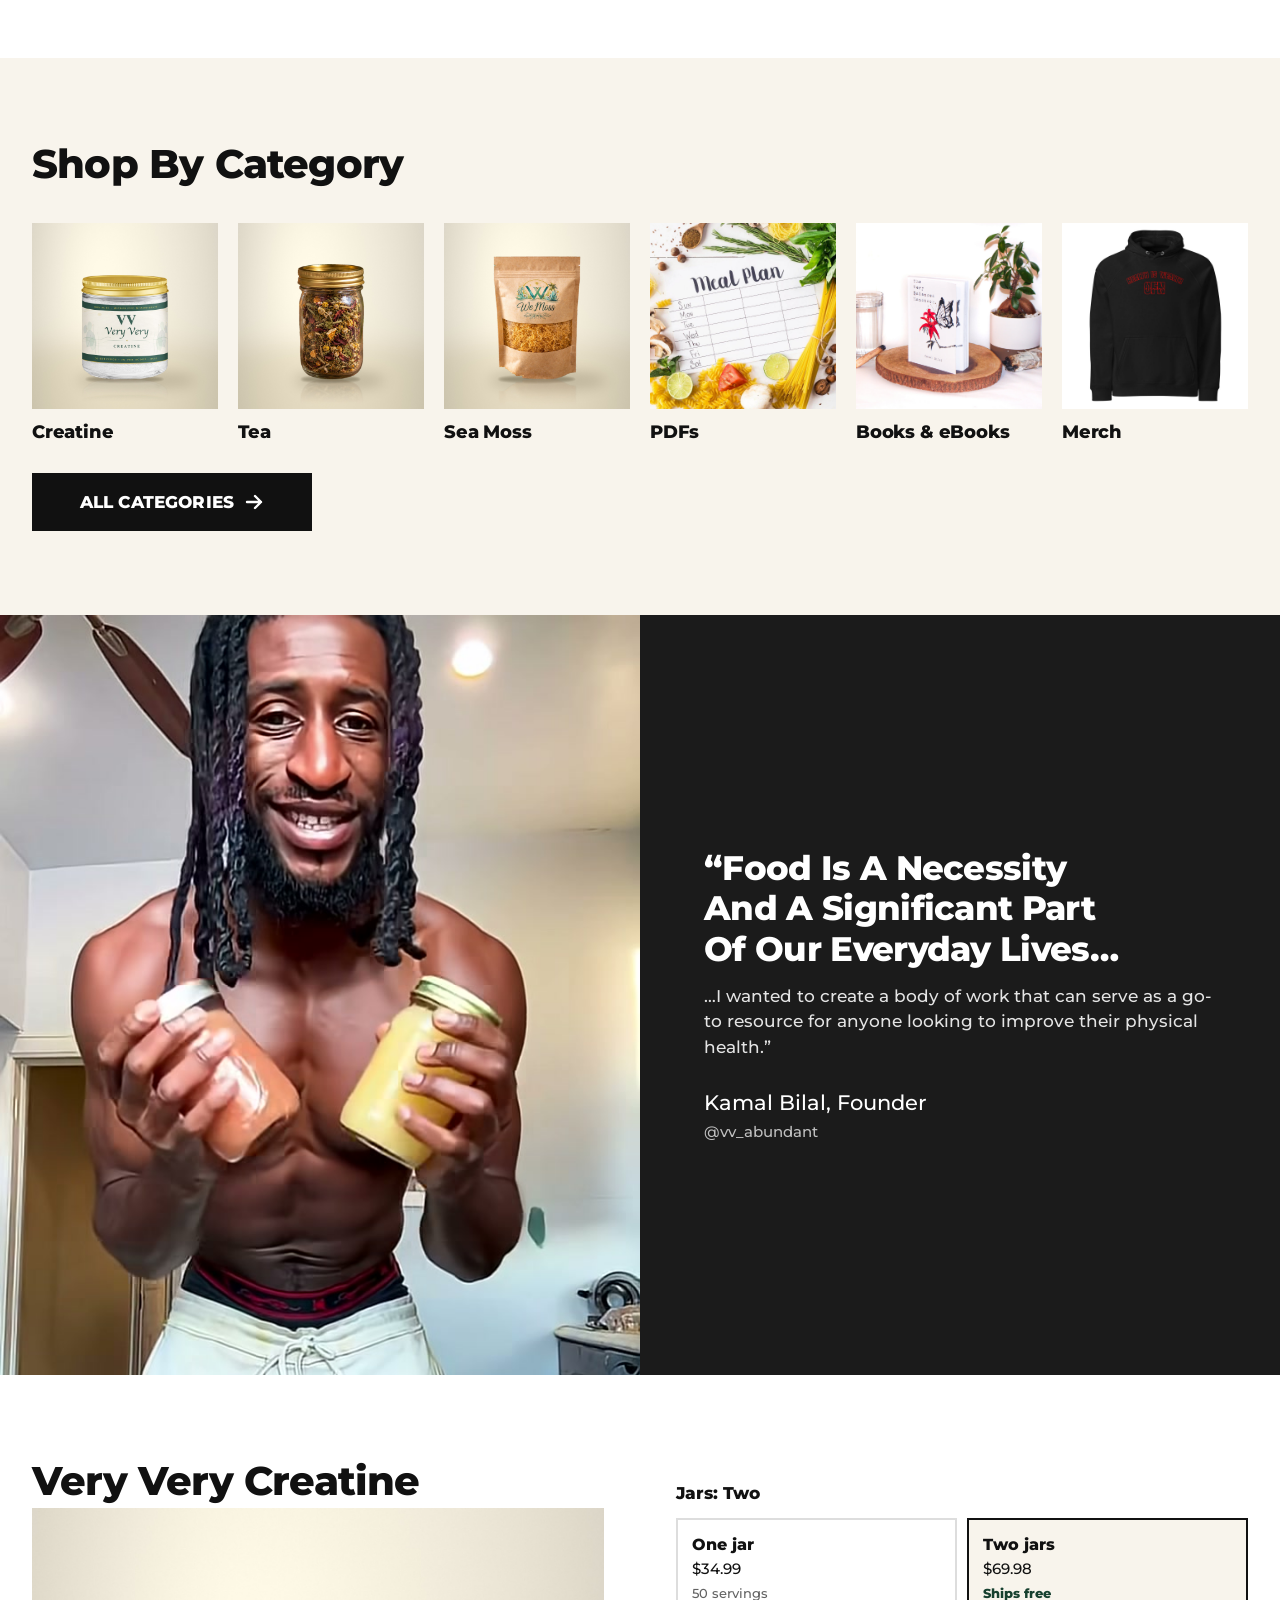
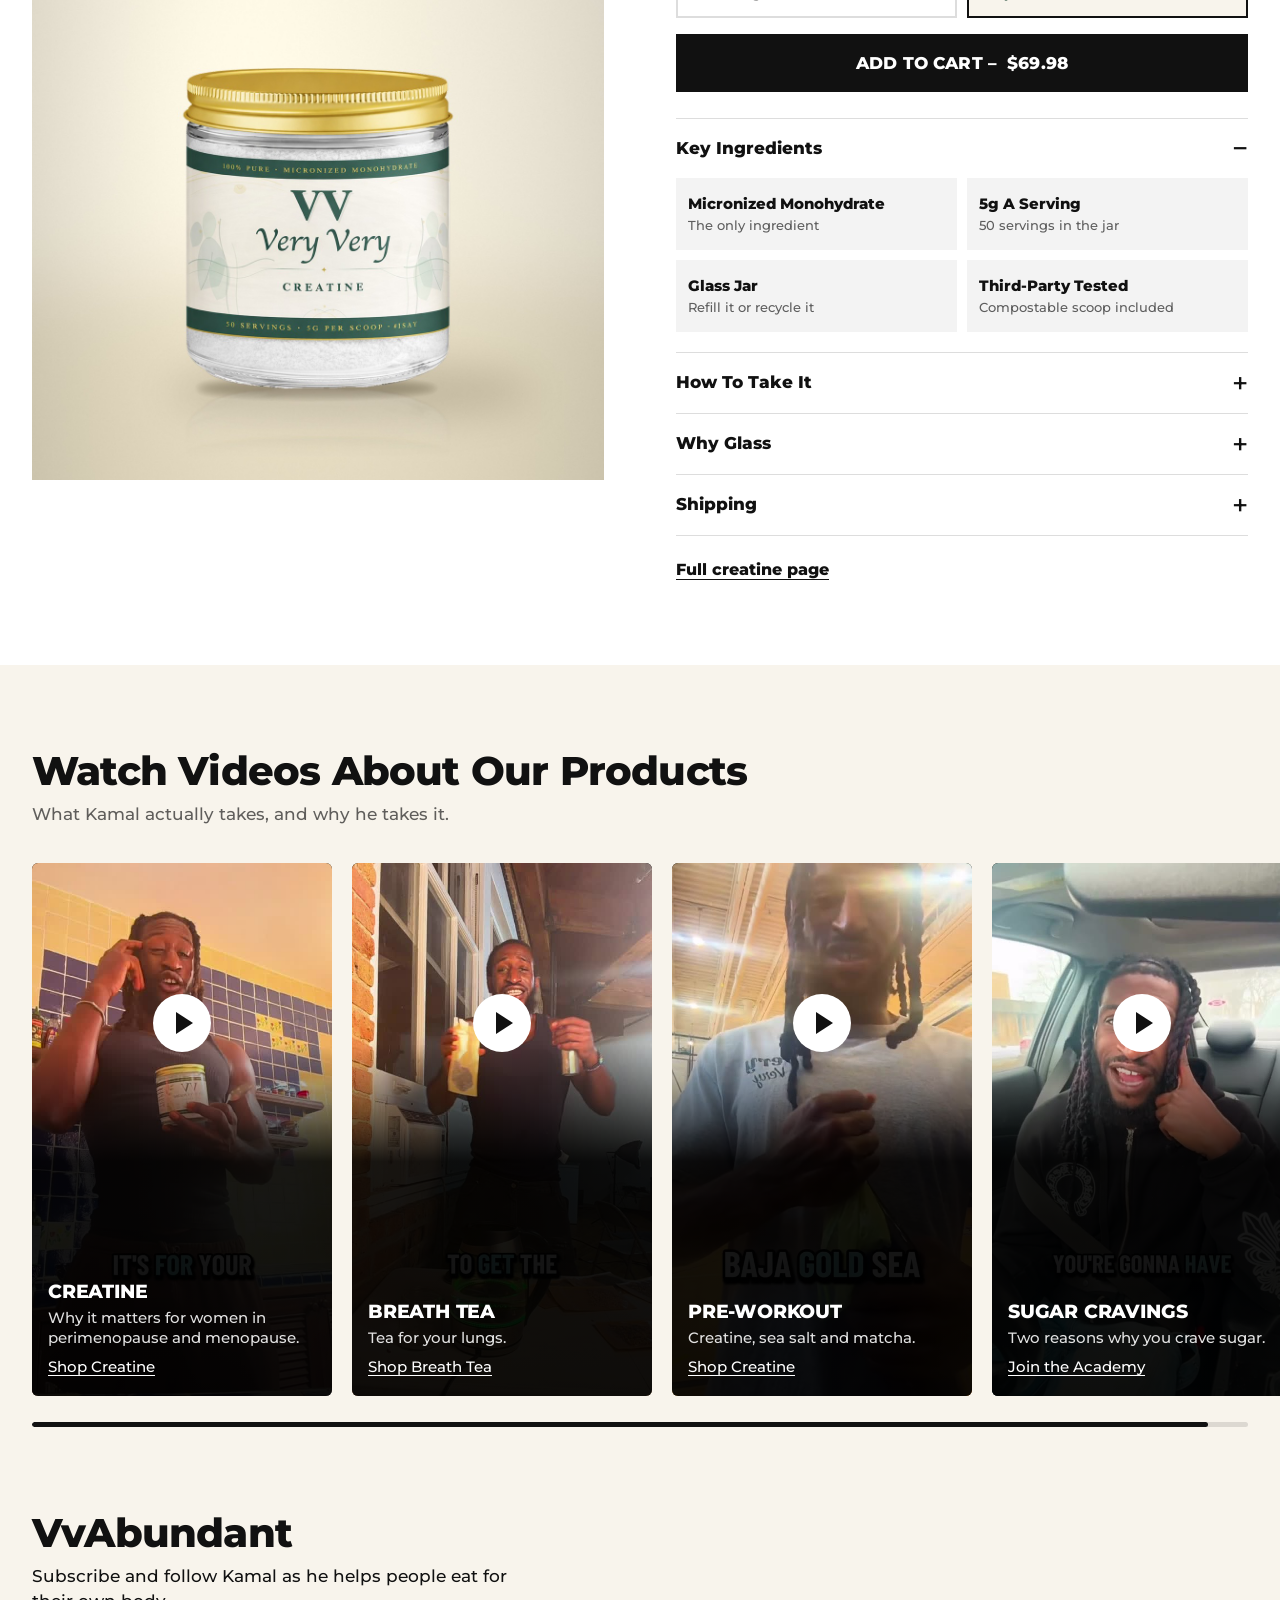
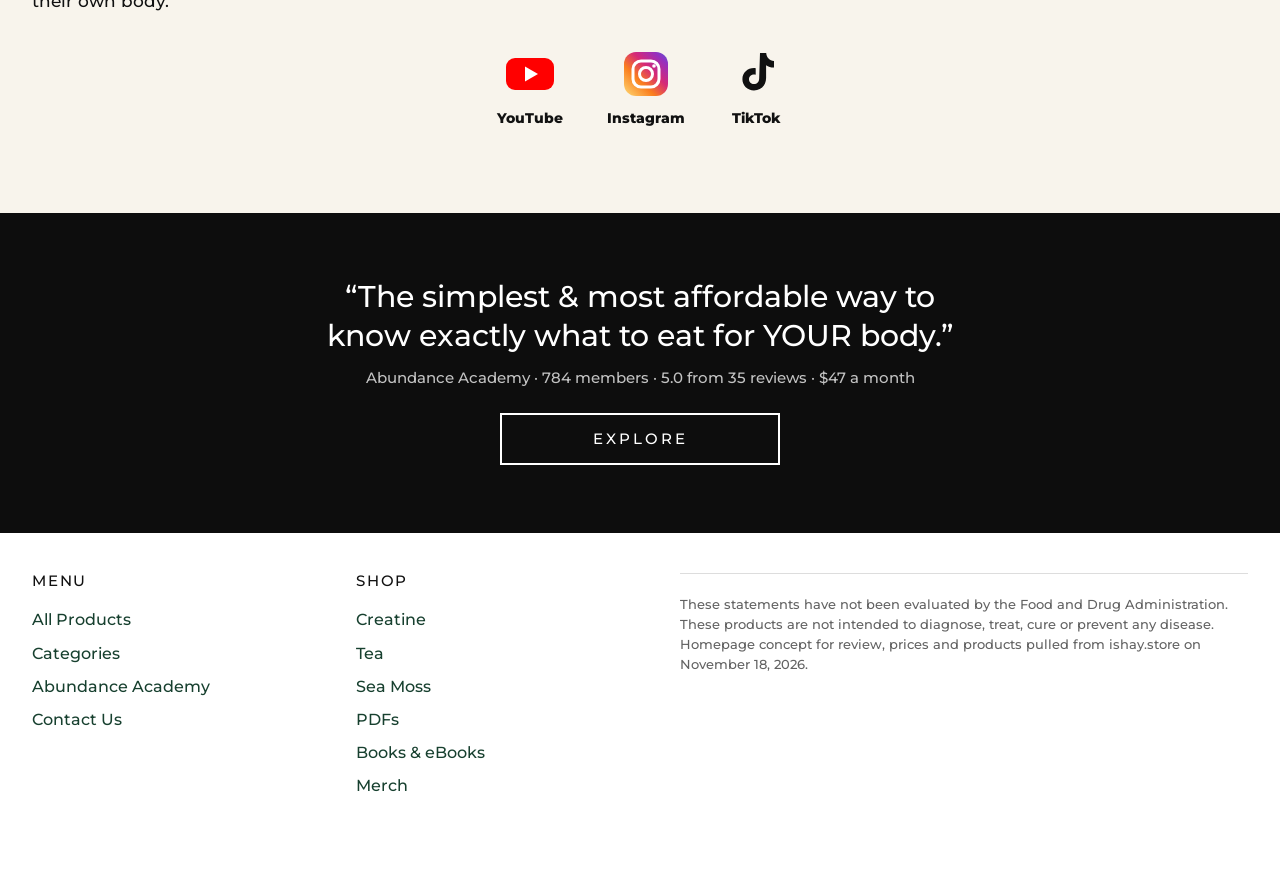
==== commit 637f8ae0: "Category tiles: product shots for creatine and tea Co-Authored-By: Claude Fable 5.2 <noreply@anthrop" ====
--- a/index.html
+++ b/index.html
@@ -125,8 +125,8 @@
   <div class="wrap">
     <div class="sec-head"><h2>Shop By Category</h2></div>
     <div class="cat-grid">
-      <a class="cat" href="creatine.html"><div class="cat-shot"><img loading="lazy" decoding="async" src="img/cat-creatine-kamal.jpg" alt="Kamal in his kitchen holding a jar of Very Very Creatine"></div><div class="n">Creatine</div></a>
-      <a class="cat" href="https://ishay.store/collections/tea"><div class="cat-shot"><img loading="lazy" decoding="async" src="img/cat-tea-kamal.jpg" alt="Kamal holding a tea bag and a steel cup"></div><div class="n">Tea</div></a>
+      <a class="cat" href="creatine.html"><div class="cat-shot"><img loading="lazy" decoding="async" src="img/creatine.jpg" alt="Very Very Creatine in a glass jar with a gold lid"></div><div class="n">Creatine</div></a>
+      <a class="cat" href="https://ishay.store/collections/tea"><div class="cat-shot"><img loading="lazy" decoding="async" src="img/tea-flow.jpg" alt="Flow Tea in a glass jar"></div><div class="n">Tea</div></a>
       <a class="cat" href="https://ishay.store/collections/sea-moss"><div class="cat-shot"><img loading="lazy" decoding="async" src="img/sea-moss-dry.jpg" alt="A bag of dry sea moss"></div><div class="n">Sea Moss</div></a>
       <a class="cat" href="https://ishay.store/collections/pdfs"><div class="cat-shot"><img loading="lazy" decoding="async" src="img/cat-pdf.jpg" alt="A weekly meal plan sheet surrounded by ingredients"></div><div class="n">PDFs</div></a>
       <a class="cat" href="https://ishay.store/collections/books-ebooks"><div class="cat-shot"><img loading="lazy" decoding="async" src="img/cat-books-real.jpg" alt="The Very Balanced Handbook beside a plant and a glass of water"></div><div class="n">Books &amp; eBooks</div></a>
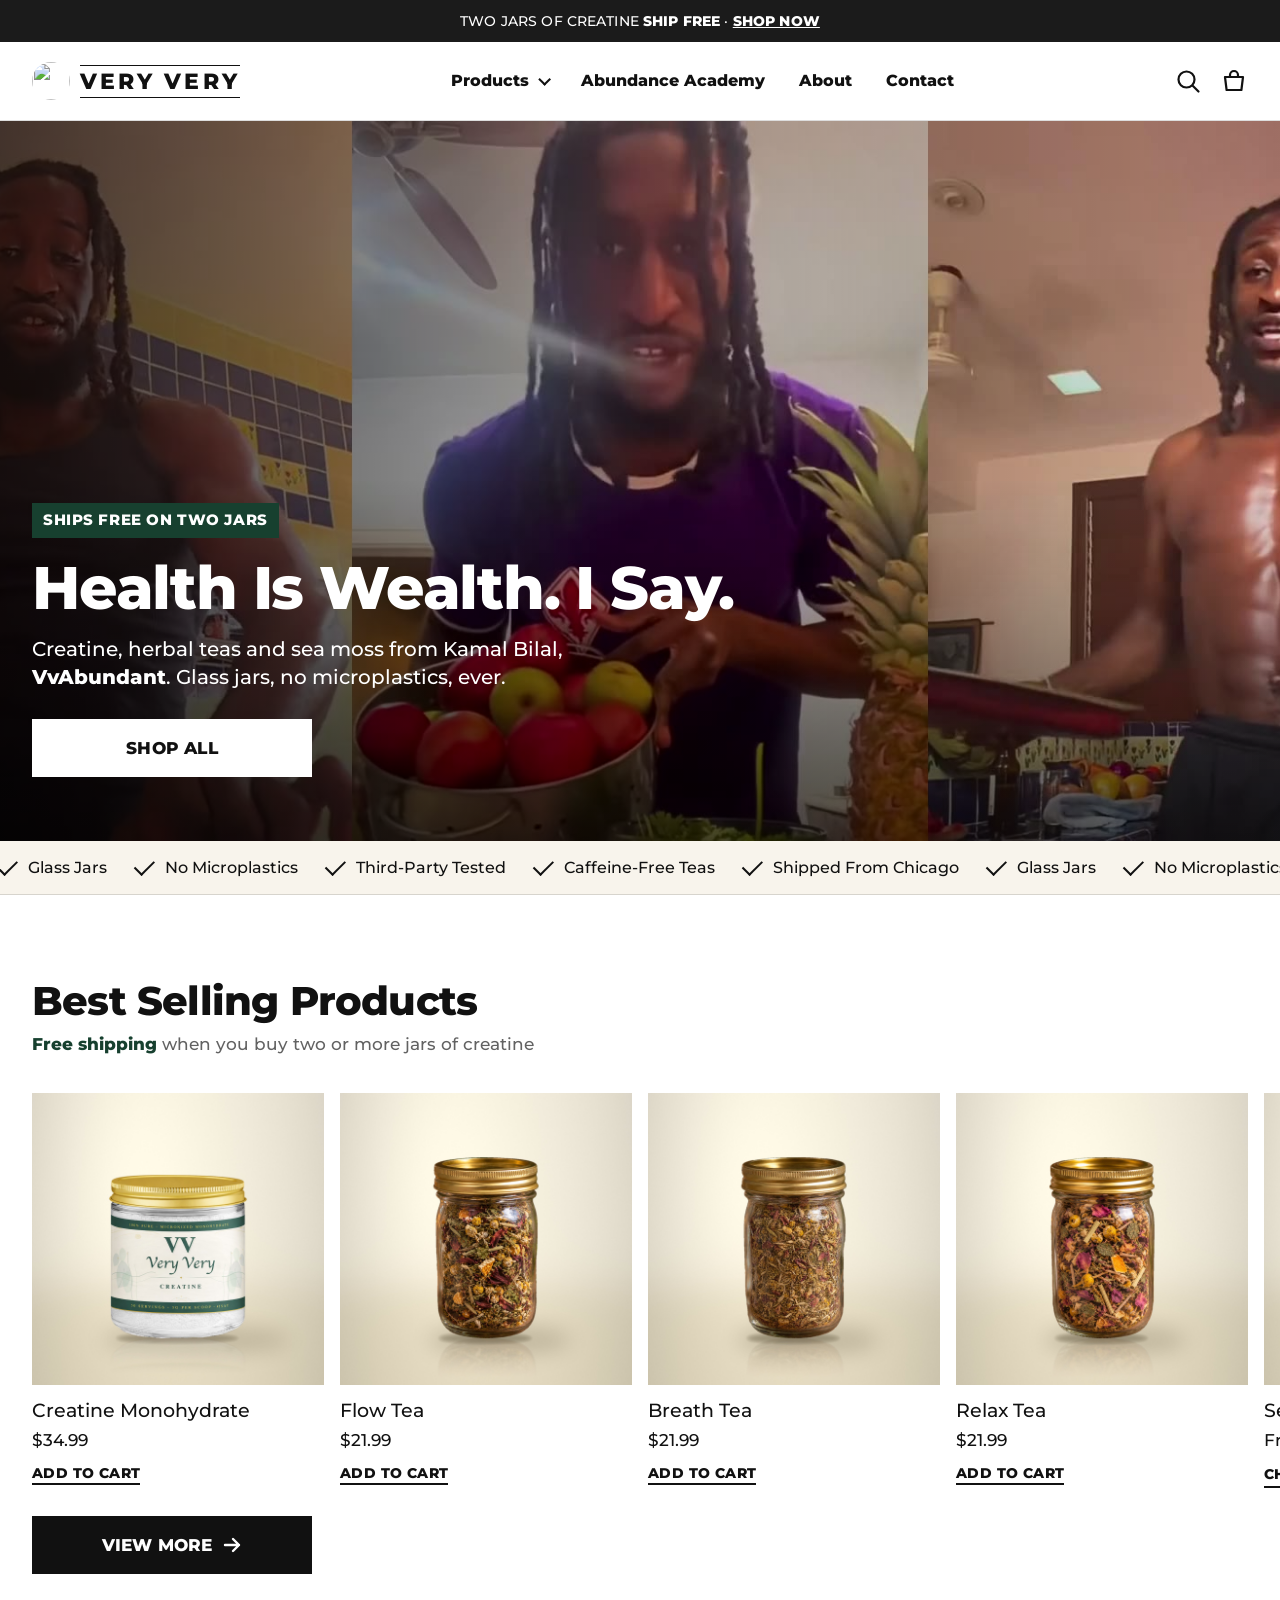
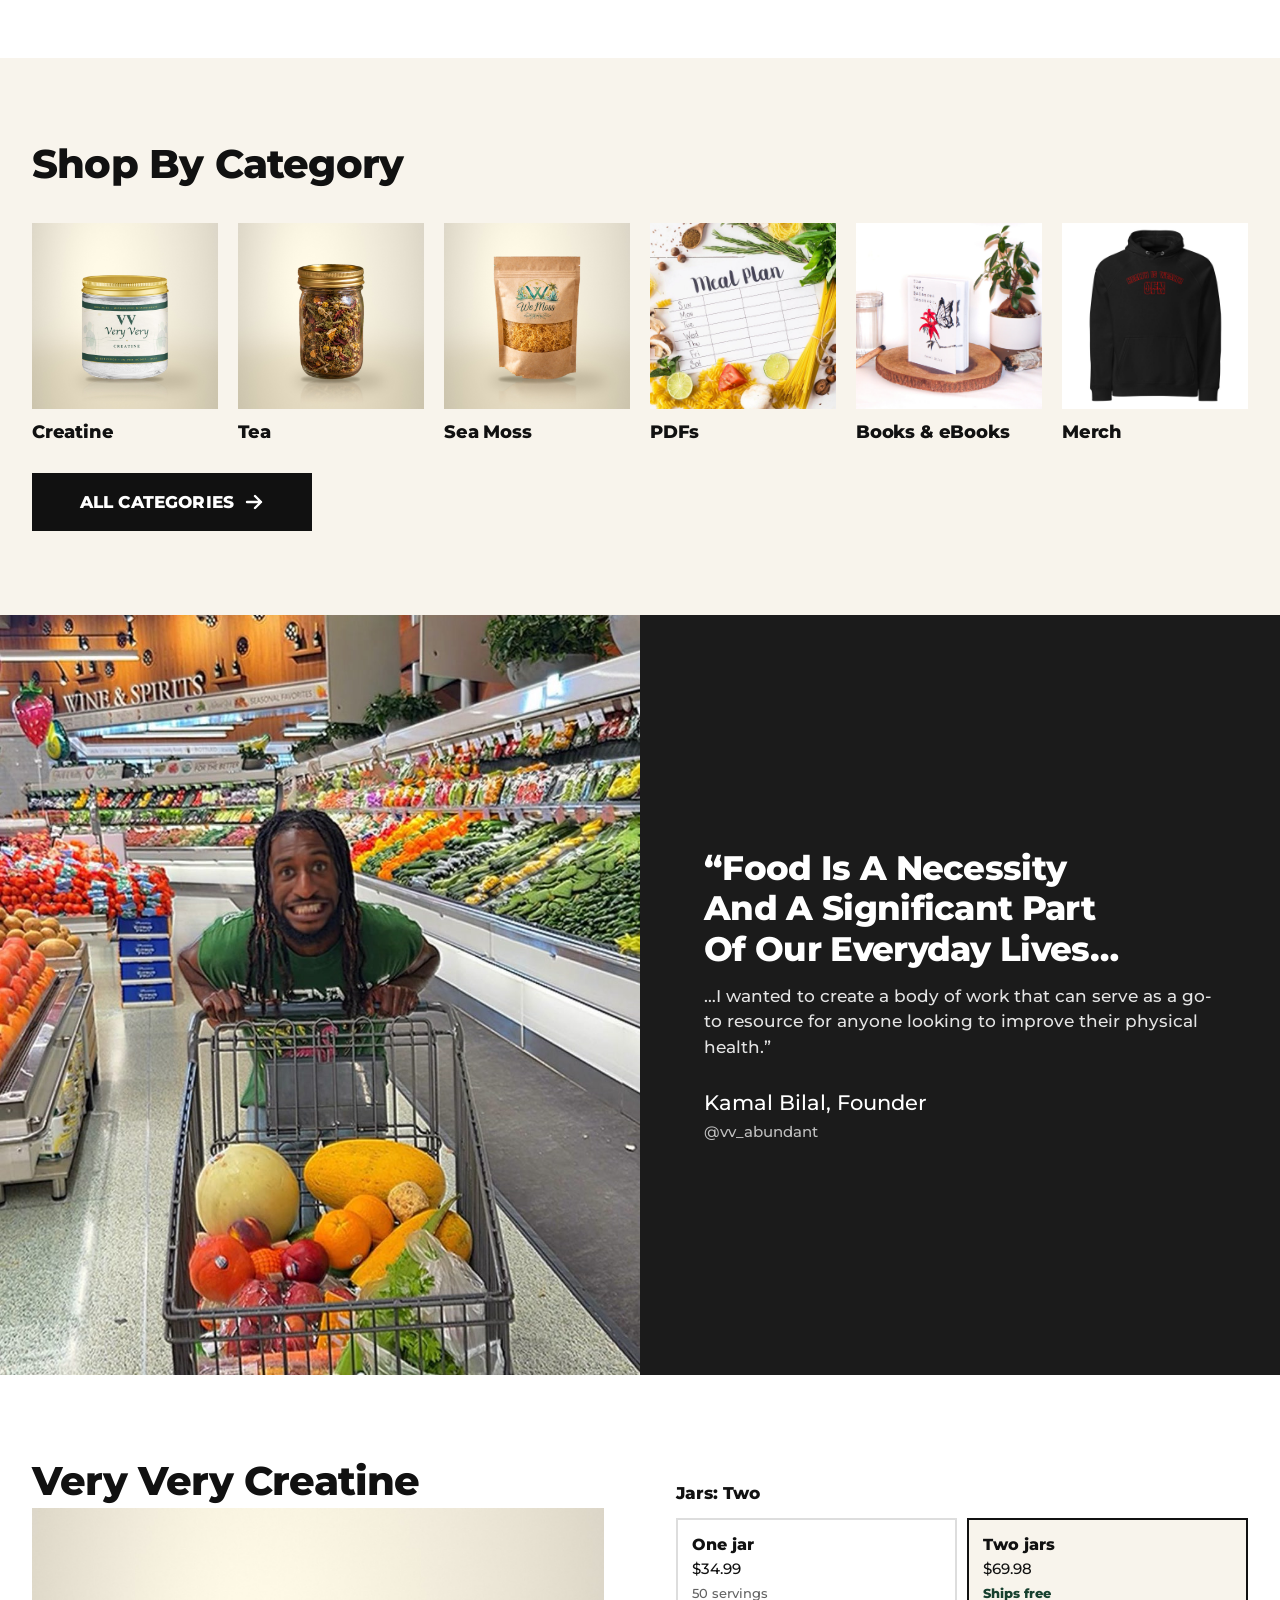
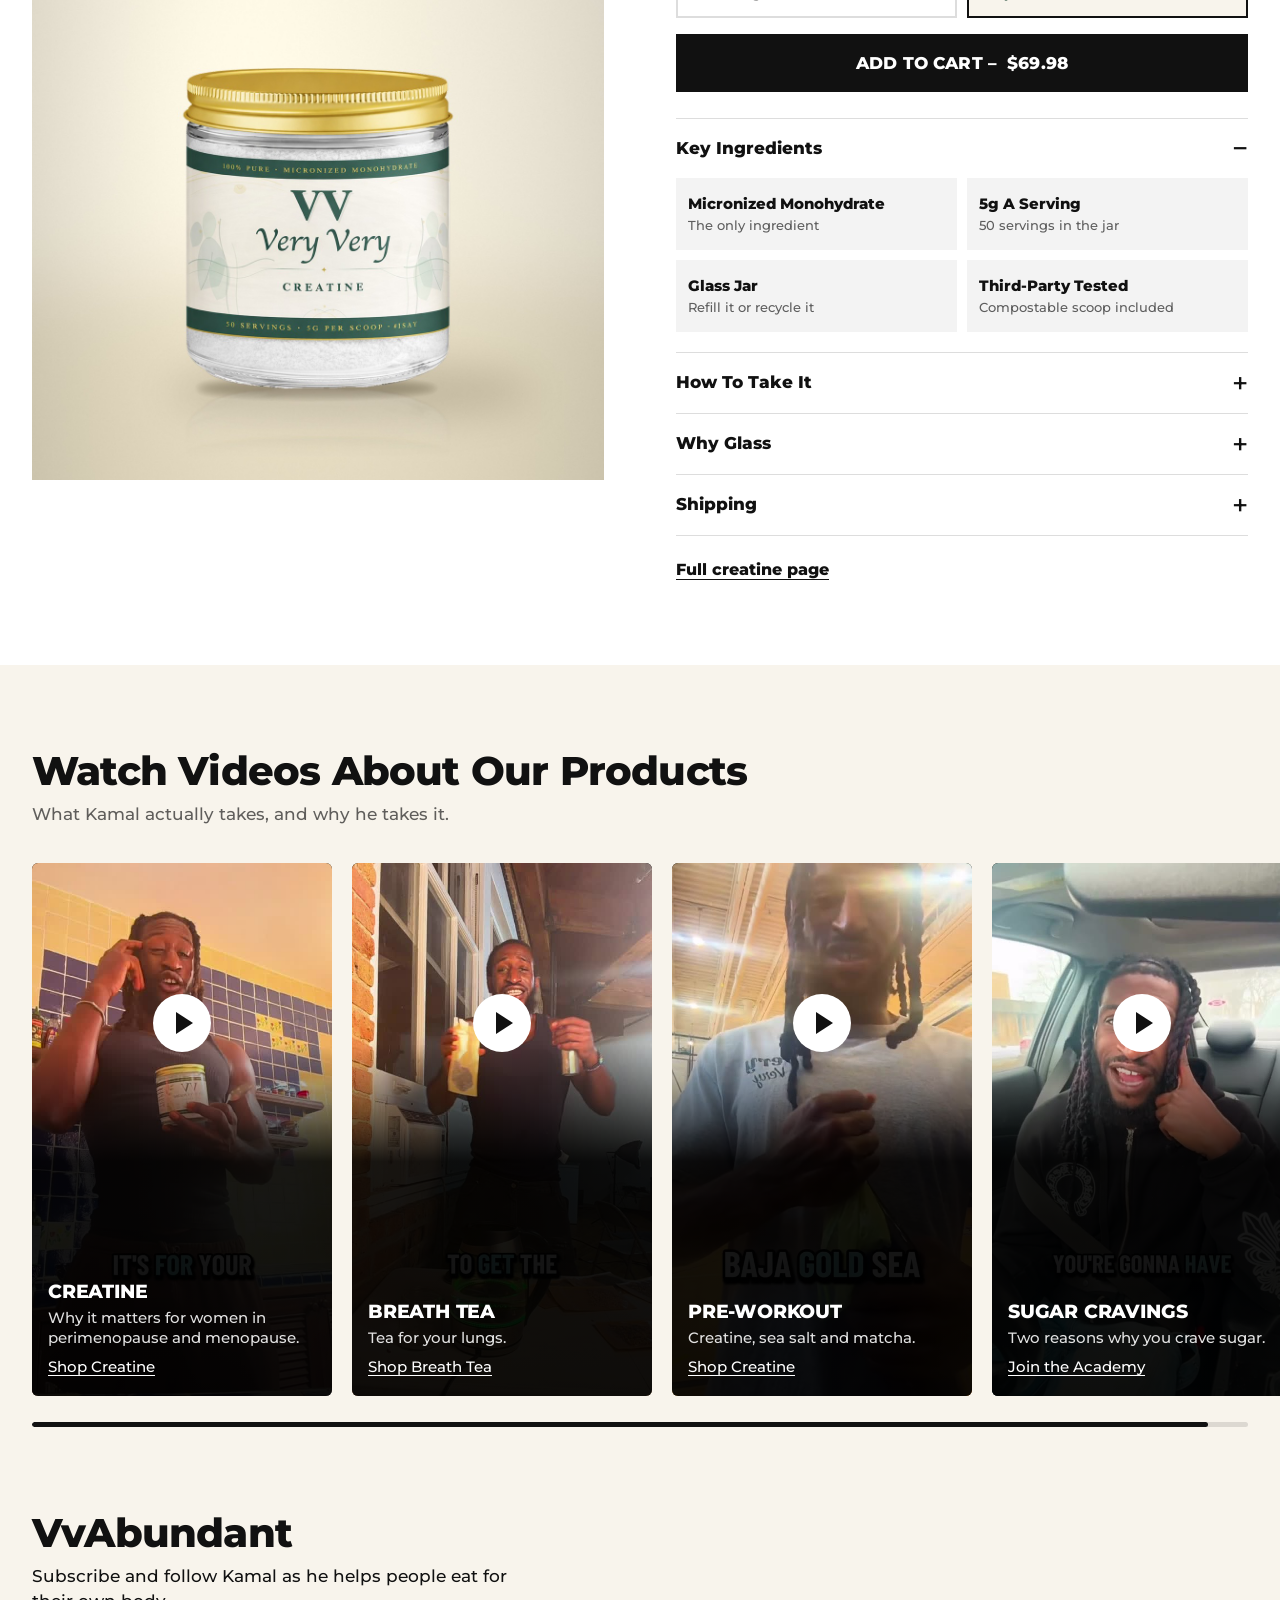
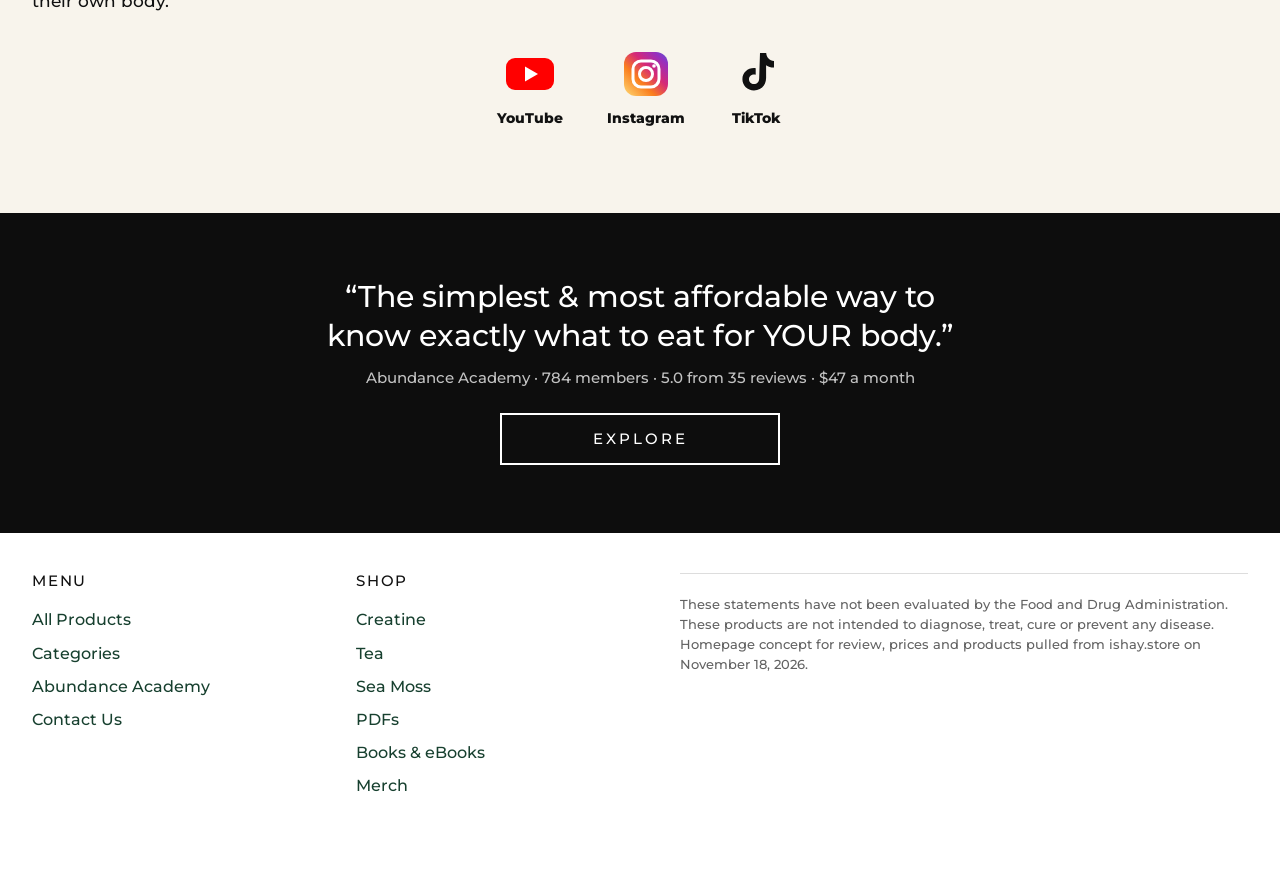
==== commit 936ae5c9: "About section: grocery store photo of Kamal supplied by Silk Co-Authored-By: Claude Fable 5.2 <norep" ====
--- a/index.html
+++ b/index.html
@@ -137,7 +137,7 @@
 </section>
 
 <section class="founder" id="about">
-  <img class="founder-shot" src="img/kamal-founder.jpg" width="720" height="860" loading="lazy" alt="Kamal Bilal smiling at the camera in his kitchen, holding two glass jars">
+  <img class="founder-shot" src="img/kamal-founder-grocery.jpg" width="1044" height="1256" loading="lazy" alt="Kamal Bilal grinning over a shopping cart full of melons, oranges and vegetables in a grocery store produce aisle">
   <div class="founder-copy">
     <h2>&ldquo;Food Is A Necessity And A Significant Part Of Our Everyday Lives&hellip;</h2>
     <p class="founder-rest">&hellip;I wanted to create a body of work that can serve as a go-to resource for anyone looking to improve their physical health.&rdquo;</p>
--- a/home.css
+++ b/home.css
@@ -120,7 +120,7 @@
 
 /* founder: photo, then a black panel */
 .founder{background:#1b1b1b;color:var(--white)}
-.founder-shot{width:100%;height:auto;aspect-ratio:1/.92;object-fit:cover;object-position:50% 0%}
+.founder-shot{width:100%;height:auto;aspect-ratio:1/1.08;object-fit:cover;object-position:50% 40%}
 .founder-copy{padding:32px var(--pad) 44px}
 .founder h2{font-size:clamp(24px,6.6vw,34px);line-height:1.2;text-wrap:balance}
 .founder-rest{margin-top:14px;font-size:17px;line-height:1.5;color:rgba(255,255,255,.88);max-width:30em}
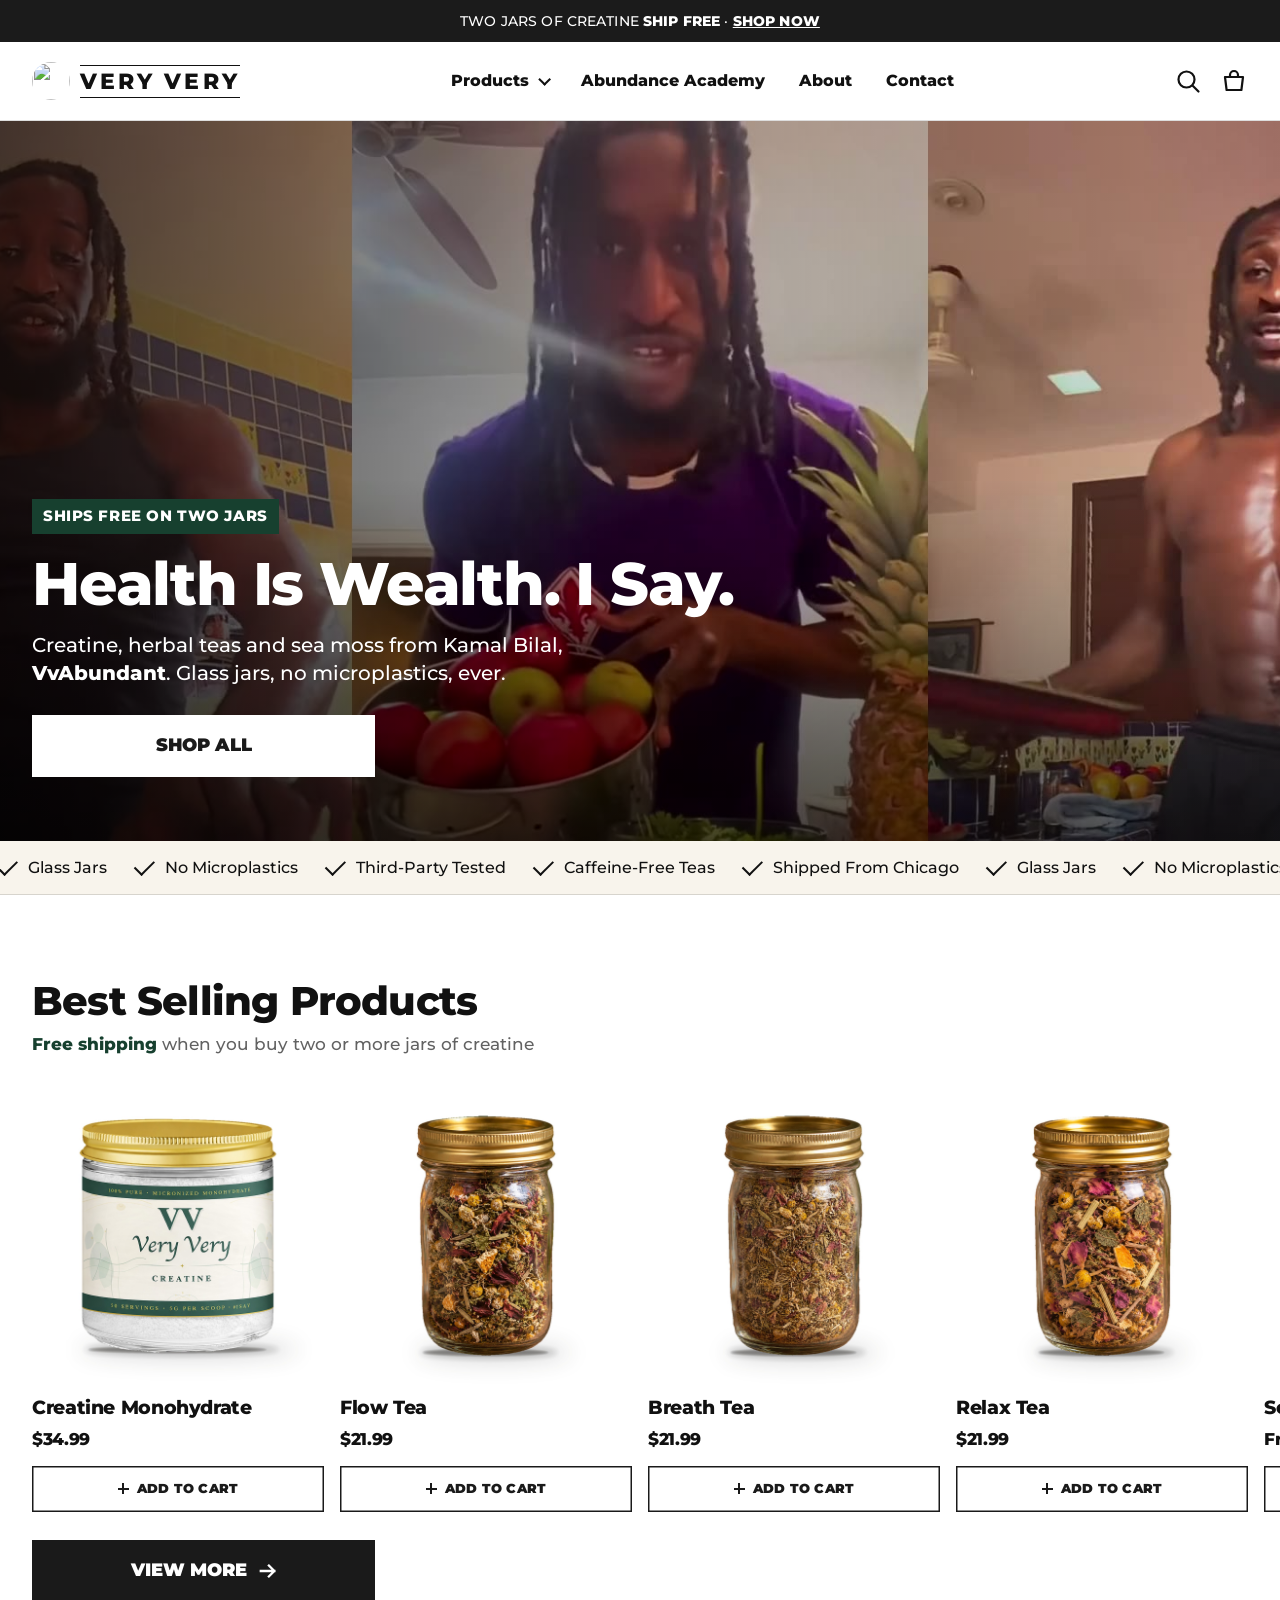
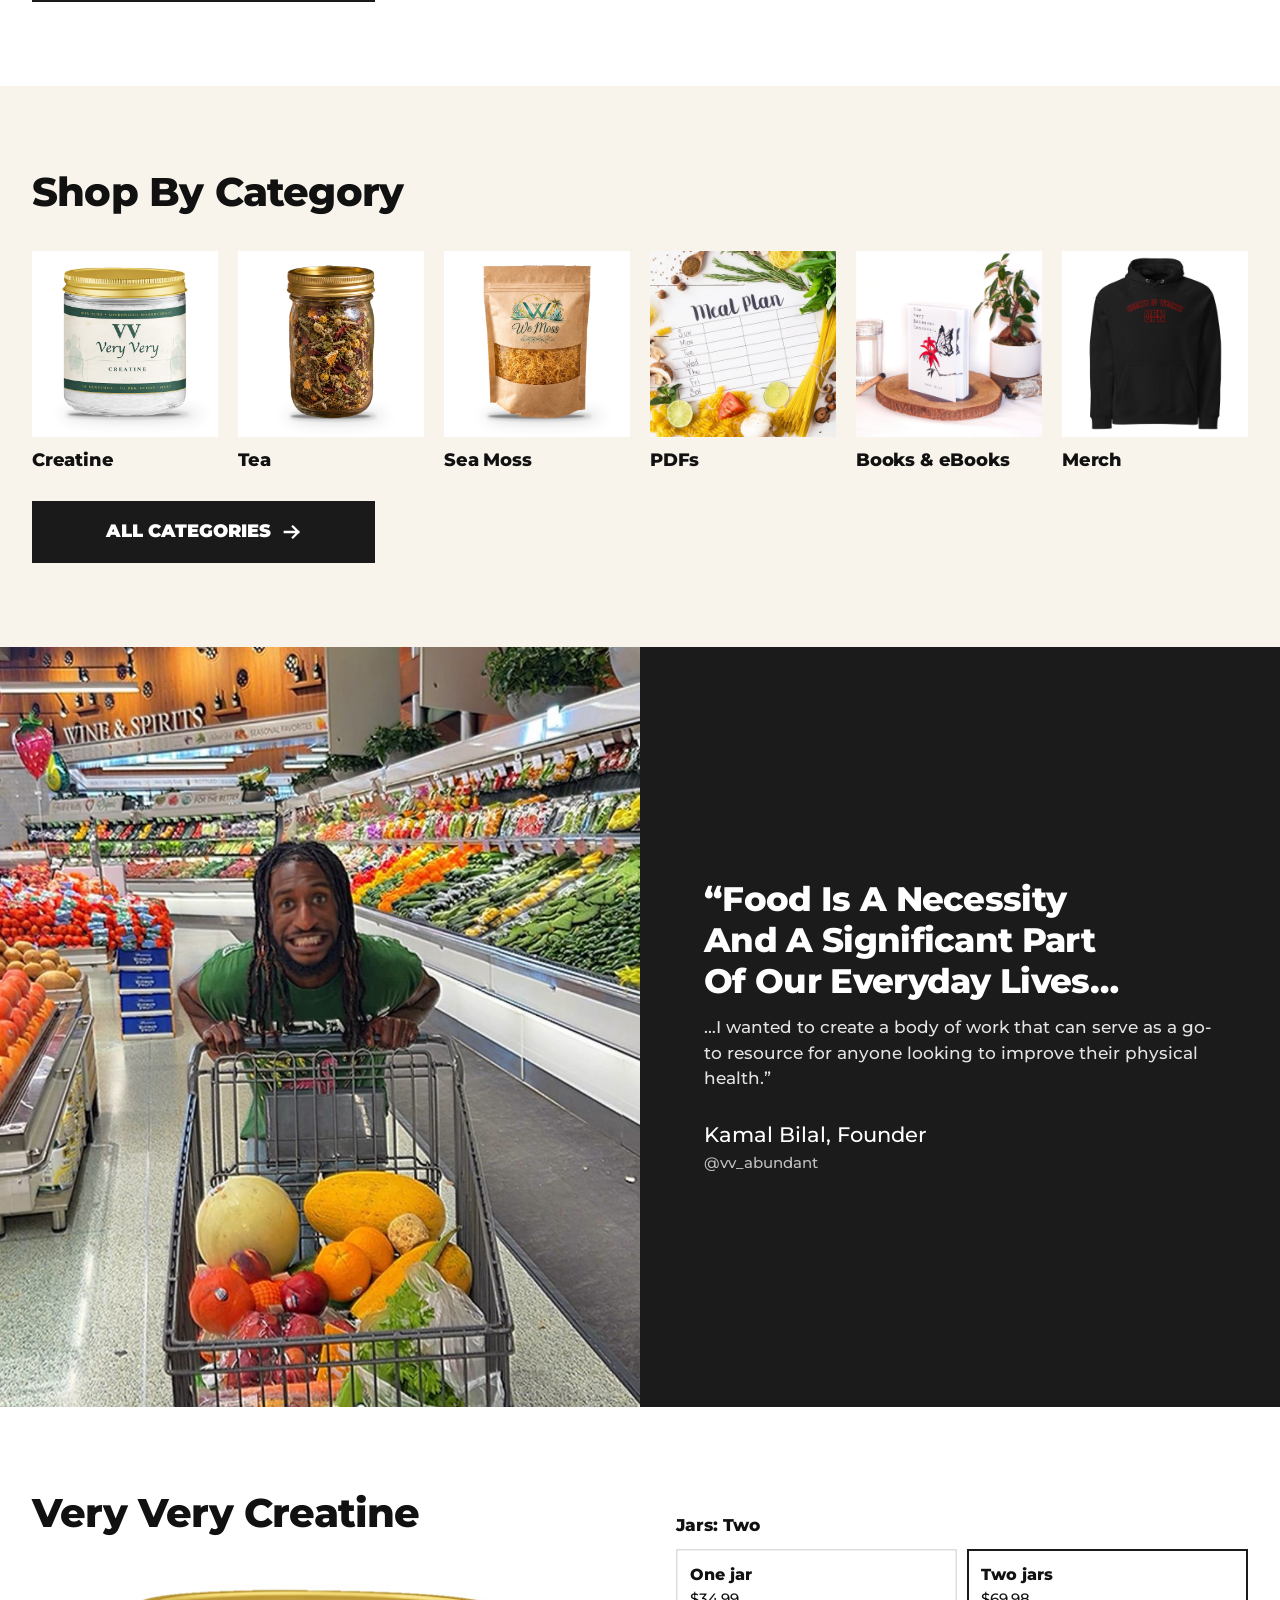
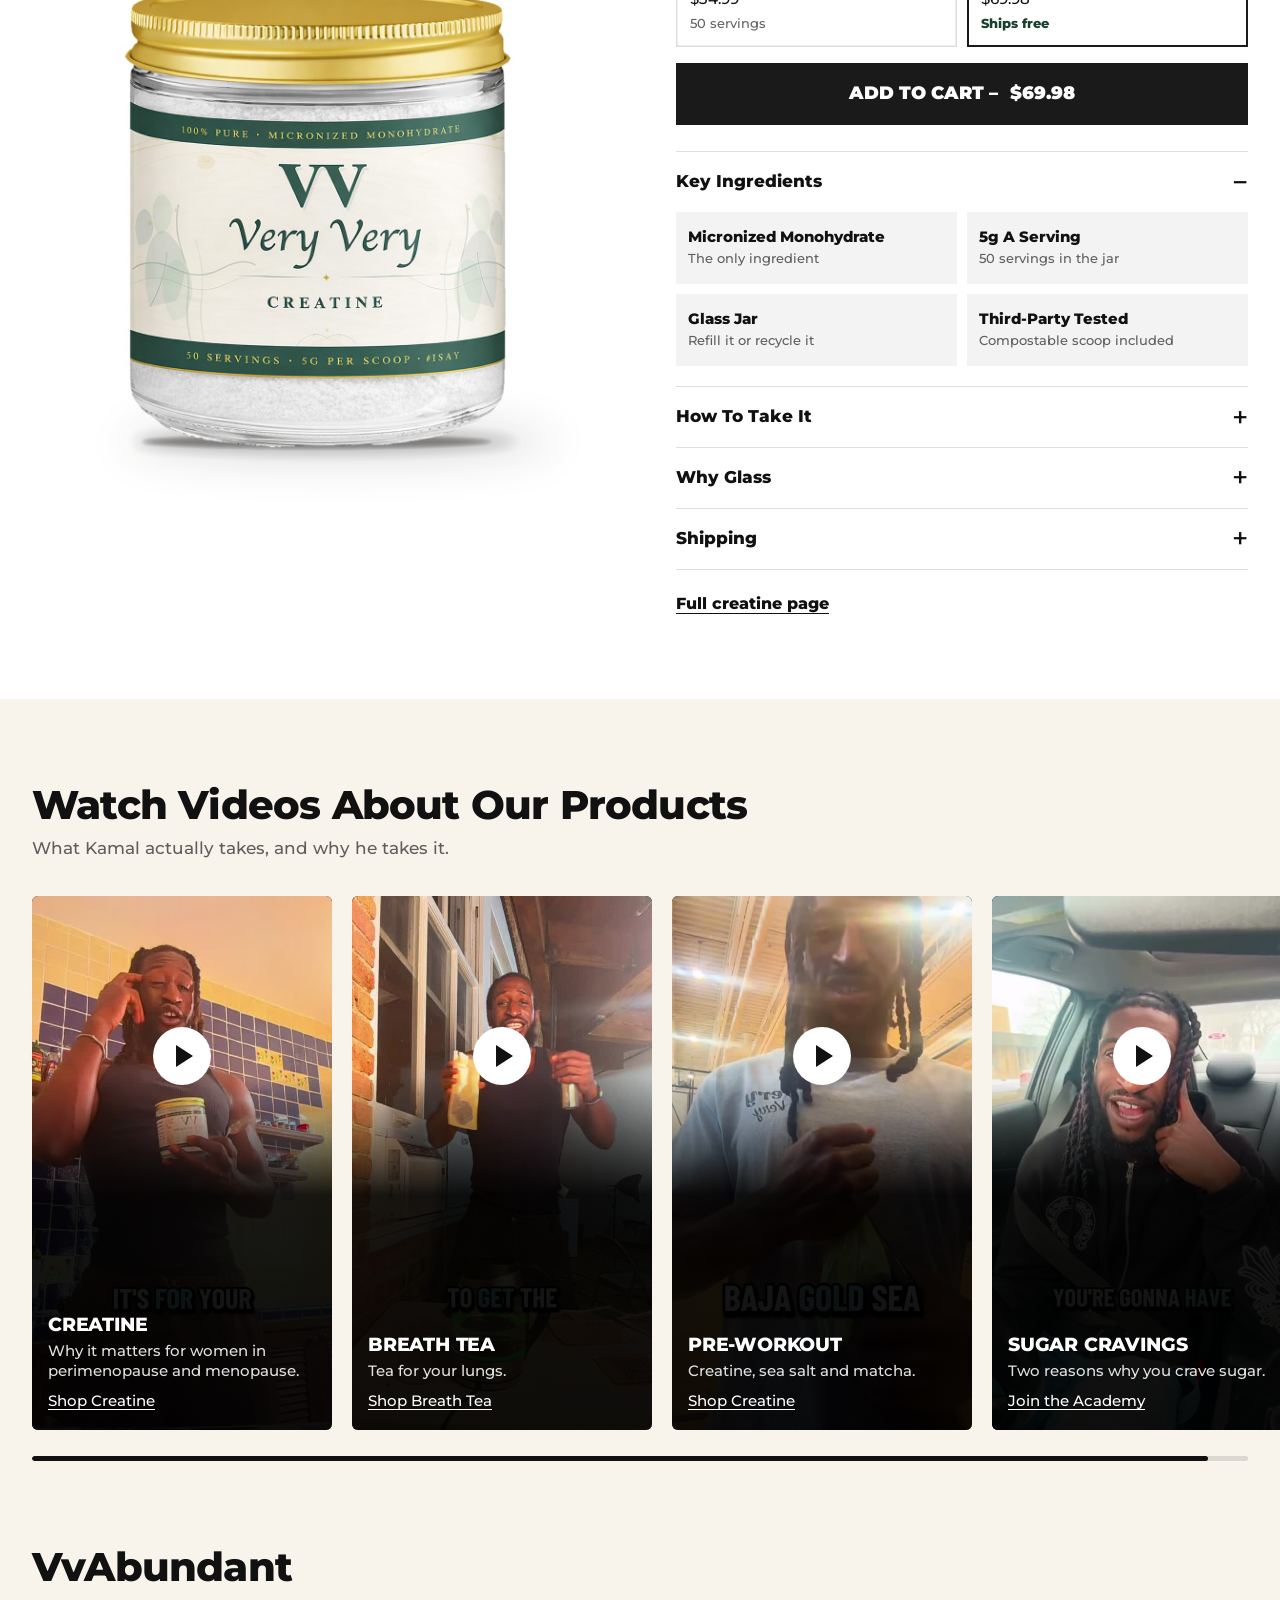
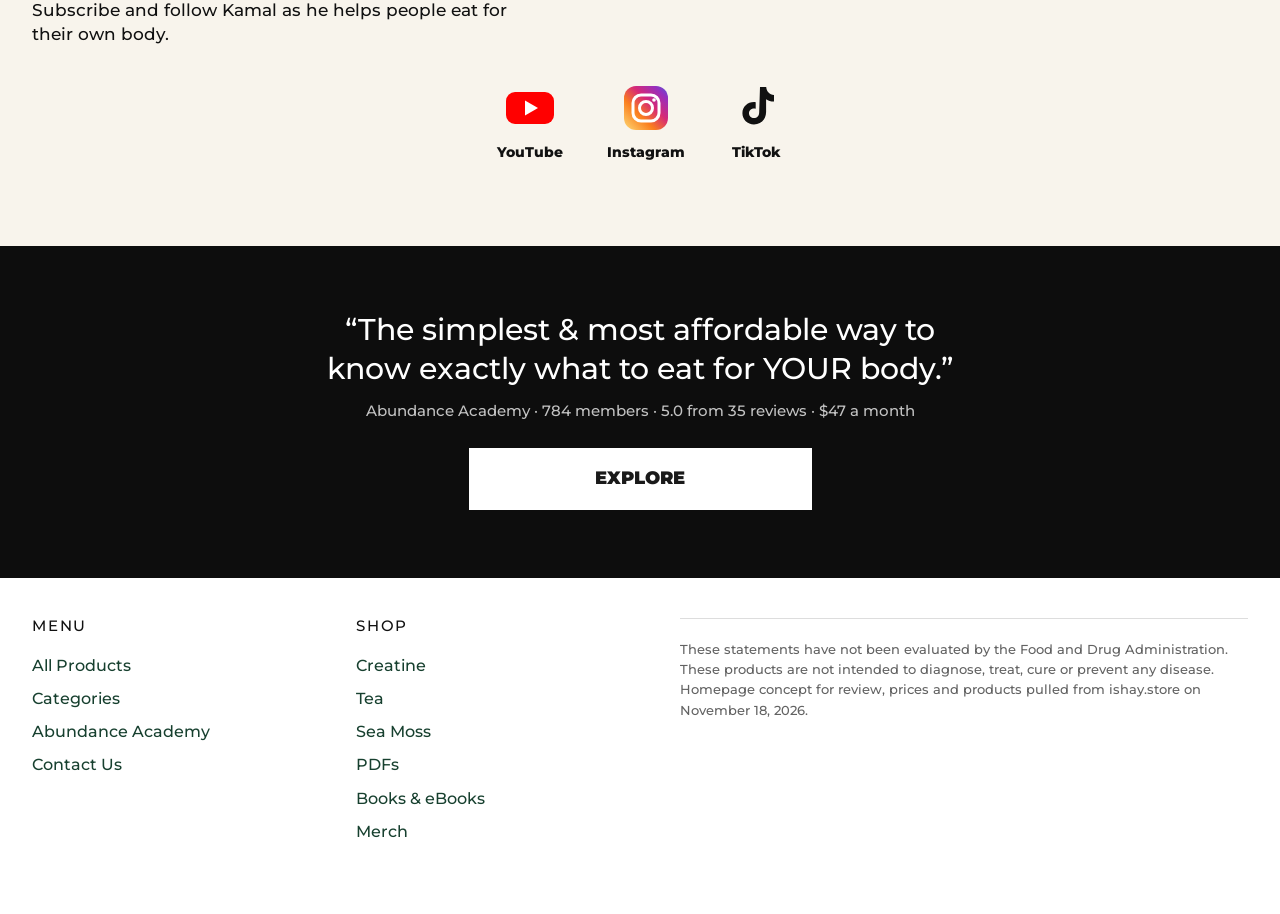
==== commit ac891483: "v12: white catalog product shots, reference-spec buttons Co-Authored-By: Claude Fable 5.2 <noreply@a" ====
--- a/index.html
+++ b/index.html
@@ -7,7 +7,7 @@
 <meta name="robots" content="noindex">
 <link rel="preconnect" href="https://fonts.googleapis.com">
 <link rel="preconnect" href="https://fonts.gstatic.com" crossorigin>
-<link href="https://fonts.googleapis.com/css2?family=Montserrat:wght@500;800&display=swap" rel="stylesheet">
+<link href="https://fonts.googleapis.com/css2?family=Montserrat:wght@500;800;900&display=swap" rel="stylesheet">
 <link rel="preload" as="image" href="img/hero-montage-phone-poster.jpg" media="(max-width:999px)">
 <link rel="preload" as="image" href="img/hero-montage-desktop-poster.jpg" media="(min-width:1000px)">
 <link rel="stylesheet" href="home.css">
@@ -81,43 +81,43 @@
     </div>
     <div class="rail" tabindex="0" aria-label="Products">
       <article class="card">
-        <a class="card-shot" href="creatine.html" tabindex="-1" aria-hidden="true"><img loading="lazy" decoding="async" width="800" height="800" src="img/creatine.jpg" alt="Very Very Creatine in a glass jar with a gold lid"></a>
+        <a class="card-shot" href="creatine.html" tabindex="-1" aria-hidden="true"><img loading="lazy" decoding="async" width="1200" height="1200" src="img/creatine.jpg" alt="Very Very Creatine in a glass jar with a gold lid"></a>
         <h3><a href="creatine.html">Creatine Monohydrate</a></h3>
         <div class="pr">$34.99</div>
         <button class="card-add" type="button" data-add="43224259985526" aria-label="Add Creatine Monohydrate to cart">Add to cart</button>
       </article>
       <article class="card">
-        <a class="card-shot" href="https://ishay.store/products/flow-tea" tabindex="-1" aria-hidden="true"><img loading="lazy" decoding="async" width="800" height="800" src="img/tea-flow.jpg" alt="Flow Tea in a glass jar"></a>
+        <a class="card-shot" href="https://ishay.store/products/flow-tea" tabindex="-1" aria-hidden="true"><img loading="lazy" decoding="async" width="1200" height="1200" src="img/tea-flow.jpg" alt="Flow Tea in a glass jar"></a>
         <h3><a href="https://ishay.store/products/flow-tea">Flow Tea</a></h3>
         <div class="pr">$21.99</div>
         <button class="card-add" type="button" data-add="49304402100342" aria-label="Add Flow Tea to cart">Add to cart</button>
       </article>
       <article class="card">
-        <a class="card-shot" href="https://ishay.store/products/breath-tea" tabindex="-1" aria-hidden="true"><img loading="lazy" decoding="async" width="800" height="800" src="img/tea-breath.jpg" alt="Breath Tea in a glass jar"></a>
+        <a class="card-shot" href="https://ishay.store/products/breath-tea" tabindex="-1" aria-hidden="true"><img loading="lazy" decoding="async" width="1200" height="1200" src="img/tea-breath.jpg" alt="Breath Tea in a glass jar"></a>
         <h3><a href="https://ishay.store/products/breath-tea">Breath Tea</a></h3>
         <div class="pr">$21.99</div>
         <button class="card-add" type="button" data-add="49303786094710" aria-label="Add Breath Tea to cart">Add to cart</button>
       </article>
       <article class="card">
-        <a class="card-shot" href="https://ishay.store/products/relax-tea" tabindex="-1" aria-hidden="true"><img loading="lazy" decoding="async" width="800" height="800" src="img/tea-relax.jpg" alt="Relax Tea in a glass jar"></a>
+        <a class="card-shot" href="https://ishay.store/products/relax-tea" tabindex="-1" aria-hidden="true"><img loading="lazy" decoding="async" width="1200" height="1200" src="img/tea-relax.jpg" alt="Relax Tea in a glass jar"></a>
         <h3><a href="https://ishay.store/products/relax-tea">Relax Tea</a></h3>
         <div class="pr">$21.99</div>
         <button class="card-add" type="button" data-add="49304309071990" aria-label="Add Relax Tea to cart">Add to cart</button>
       </article>
       <article class="card">
-        <a class="card-shot" href="https://ishay.store/products/sea-moss-gel-16-oz" tabindex="-1" aria-hidden="true"><img loading="lazy" decoding="async" width="800" height="800" src="img/sea-moss-gel.jpg" alt="A jar of sea moss gel"></a>
+        <a class="card-shot" href="https://ishay.store/products/sea-moss-gel-16-oz" tabindex="-1" aria-hidden="true"><img loading="lazy" decoding="async" width="1200" height="1200" src="img/sea-moss-gel.jpg" alt="A jar of sea moss gel"></a>
         <h3><a href="https://ishay.store/products/sea-moss-gel-16-oz">Sea Moss Gel, 16 oz</a></h3>
         <div class="pr">From $34.99</div>
         <a class="card-add" href="https://ishay.store/products/sea-moss-gel-16-oz">Choose a flavor</a>
       </article>
       <article class="card">
-        <a class="card-shot" href="https://ishay.store/products/dry-sea-moss" tabindex="-1" aria-hidden="true"><img loading="lazy" decoding="async" width="800" height="800" src="img/sea-moss-dry.jpg" alt="A bag of dry sea moss"></a>
+        <a class="card-shot" href="https://ishay.store/products/dry-sea-moss" tabindex="-1" aria-hidden="true"><img loading="lazy" decoding="async" width="1200" height="1200" src="img/sea-moss-dry.jpg" alt="A bag of dry sea moss"></a>
         <h3><a href="https://ishay.store/products/dry-sea-moss">Dry Sea Moss</a></h3>
         <div class="pr">$44.99</div>
         <a class="card-add" href="https://ishay.store/products/dry-sea-moss">Choose a type</a>
       </article>
     </div>
-    <a class="btn" href="https://ishay.store/collections/all">View more <svg viewBox="0 0 20 20" fill="none" stroke="currentColor" stroke-width="2.4" stroke-linecap="round" stroke-linejoin="round" aria-hidden="true"><path d="M3 10h14M11 4l6 6-6 6"/></svg></a>
+    <a class="btn" href="https://ishay.store/collections/all">View more <svg viewBox="0 0 20 20" fill="none" stroke="currentColor" stroke-width="2.6" stroke-linecap="square" stroke-linejoin="miter" aria-hidden="true"><path d="M2 10h15M11 4l6 6-6 6"/></svg></a>
   </div>
 </section>
 
@@ -132,7 +132,7 @@
       <a class="cat" href="https://ishay.store/collections/books-ebooks"><div class="cat-shot"><img loading="lazy" decoding="async" src="img/cat-books-real.jpg" alt="The Very Balanced Handbook beside a plant and a glass of water"></div><div class="n">Books &amp; eBooks</div></a>
       <a class="cat" href="https://ishay.store/collections/merch"><div class="cat-shot"><img loading="lazy" decoding="async" src="img/cat-merch.jpg" alt="A black Health is Wealth hoodie"></div><div class="n">Merch</div></a>
     </div>
-    <a class="btn" href="https://ishay.store/collections">All categories <svg viewBox="0 0 20 20" fill="none" stroke="currentColor" stroke-width="2.4" stroke-linecap="round" stroke-linejoin="round" aria-hidden="true"><path d="M3 10h14M11 4l6 6-6 6"/></svg></a>
+    <a class="btn" href="https://ishay.store/collections">All categories <svg viewBox="0 0 20 20" fill="none" stroke="currentColor" stroke-width="2.6" stroke-linecap="square" stroke-linejoin="miter" aria-hidden="true"><path d="M2 10h15M11 4l6 6-6 6"/></svg></a>
   </div>
 </section>
 
--- a/home.css
+++ b/home.css
@@ -23,13 +23,13 @@
 .vh{position:absolute;width:1px;height:1px;overflow:hidden;clip:rect(0 0 0 0);white-space:nowrap}
 
 /* buttons: square, full width on phones, caps */
-.btn{display:flex;align-items:center;justify-content:center;gap:10px;width:100%;min-height:58px;padding:14px 22px;border:2px solid var(--ink);background:var(--ink);color:var(--white);font-weight:800;font-size:17px;letter-spacing:.01em;text-transform:uppercase;text-decoration:none;text-align:center;cursor:pointer;border-radius:0}
-.btn:hover{background:#2b2b2b;border-color:#2b2b2b}
-.btn-white{background:var(--white);color:var(--ink);border-color:var(--white)}
-.btn-white:hover{background:#ececec;border-color:#ececec}
-.btn-ghost{background:transparent;color:var(--white);border-color:var(--white)}
-.btn-ghost:hover{background:rgba(255,255,255,.12);border-color:var(--white)}
-.btn svg{width:20px;height:20px;flex:none}
+.btn{-webkit-appearance:none;appearance:none;display:flex;align-items:center;justify-content:center;gap:12px;width:100%;min-height:60px;padding:20px 32px;border:0;background:#1a1a1a;color:var(--white);font-family:inherit;font-weight:900;font-size:18px;line-height:1.1;letter-spacing:0;text-transform:uppercase;text-decoration:none;text-align:center;cursor:pointer;border-radius:0;-webkit-tap-highlight-color:transparent;transition:background-color .18s ease,color .18s ease,transform .12s ease}
+.btn:hover{background:#000}
+.btn:active{transform:scale(.985)}
+.btn-white,.btn-ghost{background:var(--white);color:#1a1a1a}
+.btn-white:hover,.btn-ghost:hover{background:var(--cream)}
+.btn svg{width:18px;height:18px;flex:none;transition:transform .18s ease}
+.btn:hover svg{transform:translateX(4px)}
 
 /* announcement */
 .announce{background:#1b1b1b;color:var(--white);text-align:center;font-size:13.5px;font-weight:500;padding:11px 14px;letter-spacing:.01em;text-transform:uppercase}
@@ -100,27 +100,31 @@
 .rail{display:flex;gap:16px;overflow-x:auto;scroll-snap-type:x mandatory;scrollbar-width:none;margin:0 calc(var(--pad) * -1);padding:0 var(--pad);scroll-padding-left:var(--pad)}
 .rail::-webkit-scrollbar{display:none}
 .card{flex:0 0 44%;scroll-snap-align:start;display:flex;flex-direction:column}
-.card-shot{display:block;aspect-ratio:1;background:var(--cream);overflow:hidden}
+.card-shot{display:block;aspect-ratio:1;background:#fff;overflow:hidden}
 .card-shot img{width:100%;height:100%;object-fit:cover;transition:transform .5s cubic-bezier(.2,.7,.2,1)}
 .card:hover .card-shot img{transform:scale(1.04)}
-.card h3{font-size:17px;font-weight:500;letter-spacing:0;line-height:1.25;margin-top:14px}
+.card h3{font-size:16px;font-weight:800;letter-spacing:-.02em;line-height:1.2;margin-top:12px}
 .card h3 a{text-decoration:none}
 .card h3 a:hover{text-decoration:underline}
-.card .pr{font-weight:500;font-size:16px;margin-top:6px}
-.card-add{margin-top:12px;align-self:flex-start;background:none;border:0;padding:0 0 2px;font-weight:800;font-size:13.5px;letter-spacing:.03em;text-transform:uppercase;border-bottom:2px solid var(--ink);cursor:pointer;text-decoration:none}
-.card-add:hover{color:var(--green);border-color:var(--green)}
+.card .pr{font-weight:800;font-size:16px;letter-spacing:-.02em;margin-top:8px;margin-bottom:14px}
+.card-add{-webkit-appearance:none;appearance:none;margin-top:auto;display:flex;align-items:center;justify-content:center;gap:8px;width:100%;min-height:46px;padding:10px 8px;background:#fff;color:#1a1a1a;border:0;box-shadow:inset 0 0 0 1.5px #1a1a1a;border-radius:0;font-family:inherit;font-weight:900;font-size:13px;line-height:1;letter-spacing:.02em;text-transform:uppercase;text-decoration:none;text-align:center;white-space:nowrap;cursor:pointer;-webkit-tap-highlight-color:transparent;transition:background-color .18s ease,color .18s ease,transform .12s ease}
+.card-add::before{content:"";width:11px;height:11px;flex:none;background:linear-gradient(currentColor,currentColor) center/100% 2px no-repeat,linear-gradient(currentColor,currentColor) center/2px 100% no-repeat}
+a.card-add::before{display:none}
+.card-add:hover,.card-add.is-added{background:#1a1a1a;color:#fff}
+.card-add:active{transform:scale(.97)}
+.card-add.is-added::before{width:12px;height:6px;background:none;border-left:2px solid currentColor;border-bottom:2px solid currentColor;transform:rotate(-45deg) translate(1px,-2px)}
 
 /* categories */
 .cat-grid{display:grid;grid-template-columns:1fr 1fr;gap:22px 14px}
 .cat{text-decoration:none;display:block}
-.cat-shot{aspect-ratio:1;overflow:hidden;background:#eee}
+.cat-shot{aspect-ratio:1;overflow:hidden;background:#fff}
 .cat img{width:100%;height:100%;object-fit:cover;transition:transform .5s cubic-bezier(.2,.7,.2,1)}
 .cat:hover img{transform:scale(1.04)}
 .cat .n{font-weight:800;font-size:18px;letter-spacing:-.01em;margin-top:10px}
 
 /* founder: photo, then a black panel */
 .founder{background:#1b1b1b;color:var(--white)}
-.founder-shot{width:100%;height:auto;aspect-ratio:1/1.08;object-fit:cover;object-position:50% 40%}
+.founder-shot{display:block;width:100%;height:auto;aspect-ratio:1044/1256;object-fit:cover;object-position:50% 40%}
 .founder-copy{padding:32px var(--pad) 44px}
 .founder h2{font-size:clamp(24px,6.6vw,34px);line-height:1.2;text-wrap:balance}
 .founder-rest{margin-top:14px;font-size:17px;line-height:1.5;color:rgba(255,255,255,.88);max-width:30em}
@@ -132,14 +136,14 @@
 .founder-stats span{font-size:14px;color:rgba(255,255,255,.72)}
 
 /* buy box */
-.feature-shot{background:var(--cream);aspect-ratio:1;overflow:hidden;margin-top:22px}
+.feature-shot{background:#fff;aspect-ratio:1;overflow:hidden;margin-top:22px}
 .feature-shot img{width:100%;height:100%;object-fit:cover}
 .pick{border:0;margin:22px 0 0;padding:0}
 .pick legend{font-weight:800;font-size:17px;padding:0;margin-bottom:12px}
 .pick-row{display:grid;grid-template-columns:1fr 1fr;gap:10px}
-.pick label{position:relative;display:block;border:2px solid var(--line);padding:13px 14px;cursor:pointer}
+.pick label{position:relative;display:block;box-shadow:inset 0 0 0 1.5px var(--line);padding:14px;cursor:pointer;transition:box-shadow .18s ease}
 .pick input{position:absolute;opacity:0;inset:0;margin:0;cursor:pointer}
-.pick label:has(input:checked){border-color:var(--ink);background:var(--cream)}
+.pick label:has(input:checked){box-shadow:inset 0 0 0 2px #1a1a1a;background:#fff}
 .pick label:has(input:focus-visible){outline:3px solid var(--green);outline-offset:3px}
 .pick .n{display:block;font-weight:800;font-size:16px}
 .pick .pr{display:block;font-size:15px;margin-top:2px}
@@ -190,7 +194,7 @@
 .strip{background:#0d0d0d;color:#fff;text-align:center;padding:40px var(--pad) 44px}
 .strip h2{font-size:clamp(22px,5.6vw,30px);font-weight:500;letter-spacing:0;line-height:1.3;max-width:22em;margin:0 auto}
 .strip p{margin:12px auto 0;font-size:15px;color:rgba(255,255,255,.75)}
-.strip .btn{width:auto;display:inline-flex;margin-top:24px;min-height:52px;padding:12px 34px;font-size:15px;letter-spacing:.2em;font-weight:500}
+.strip .btn{margin:26px auto 0;max-width:343px}
 
 /* footer */
 .foot{padding:40px 0 34px;font-size:16px}
@@ -214,10 +218,10 @@
 .dr-body{flex:1;overflow:auto;padding:20px}
 .line{display:grid;grid-template-columns:84px 1fr;gap:16px;align-items:center}
 .line + .line{margin-top:18px;padding-top:18px;border-top:1px solid var(--line)}
-.line img{width:84px;height:84px;object-fit:cover;background:var(--cream)}
+.line img{width:84px;height:84px;object-fit:cover;background:#fff;box-shadow:0 0 0 1px var(--line)}
 .line .n{font-weight:800;font-size:16.5px;line-height:1.25}
 .line .v{font-size:14px;color:var(--mute)}
-.qty{display:inline-flex;align-items:center;border:2px solid var(--line);margin-top:10px}
+.qty{display:inline-flex;align-items:center;box-shadow:inset 0 0 0 1.5px #1a1a1a;margin-top:10px}
 .qty button{background:none;border:0;width:38px;height:34px;font-weight:800;font-size:18px;cursor:pointer}
 .qty output{min-width:26px;text-align:center;font-weight:800}
 .dr-foot{padding:20px 20px calc(20px + env(safe-area-inset-bottom));border-top:1px solid var(--line)}
@@ -232,7 +236,8 @@
 /* tablet and up */
 @media (min-width:720px){
   :root{--pad:32px}
-  .btn{width:auto;display:inline-flex;min-width:280px}
+  .btn{width:auto;display:inline-flex;min-width:343px;min-height:62px}
+  .strip .btn{display:flex}
   .dr-foot .btn,.btn.add{width:100%}
   .card{flex-basis:calc((100% - 48px)/4)}
   .cat-grid{grid-template-columns:repeat(3,1fr);gap:30px 20px}
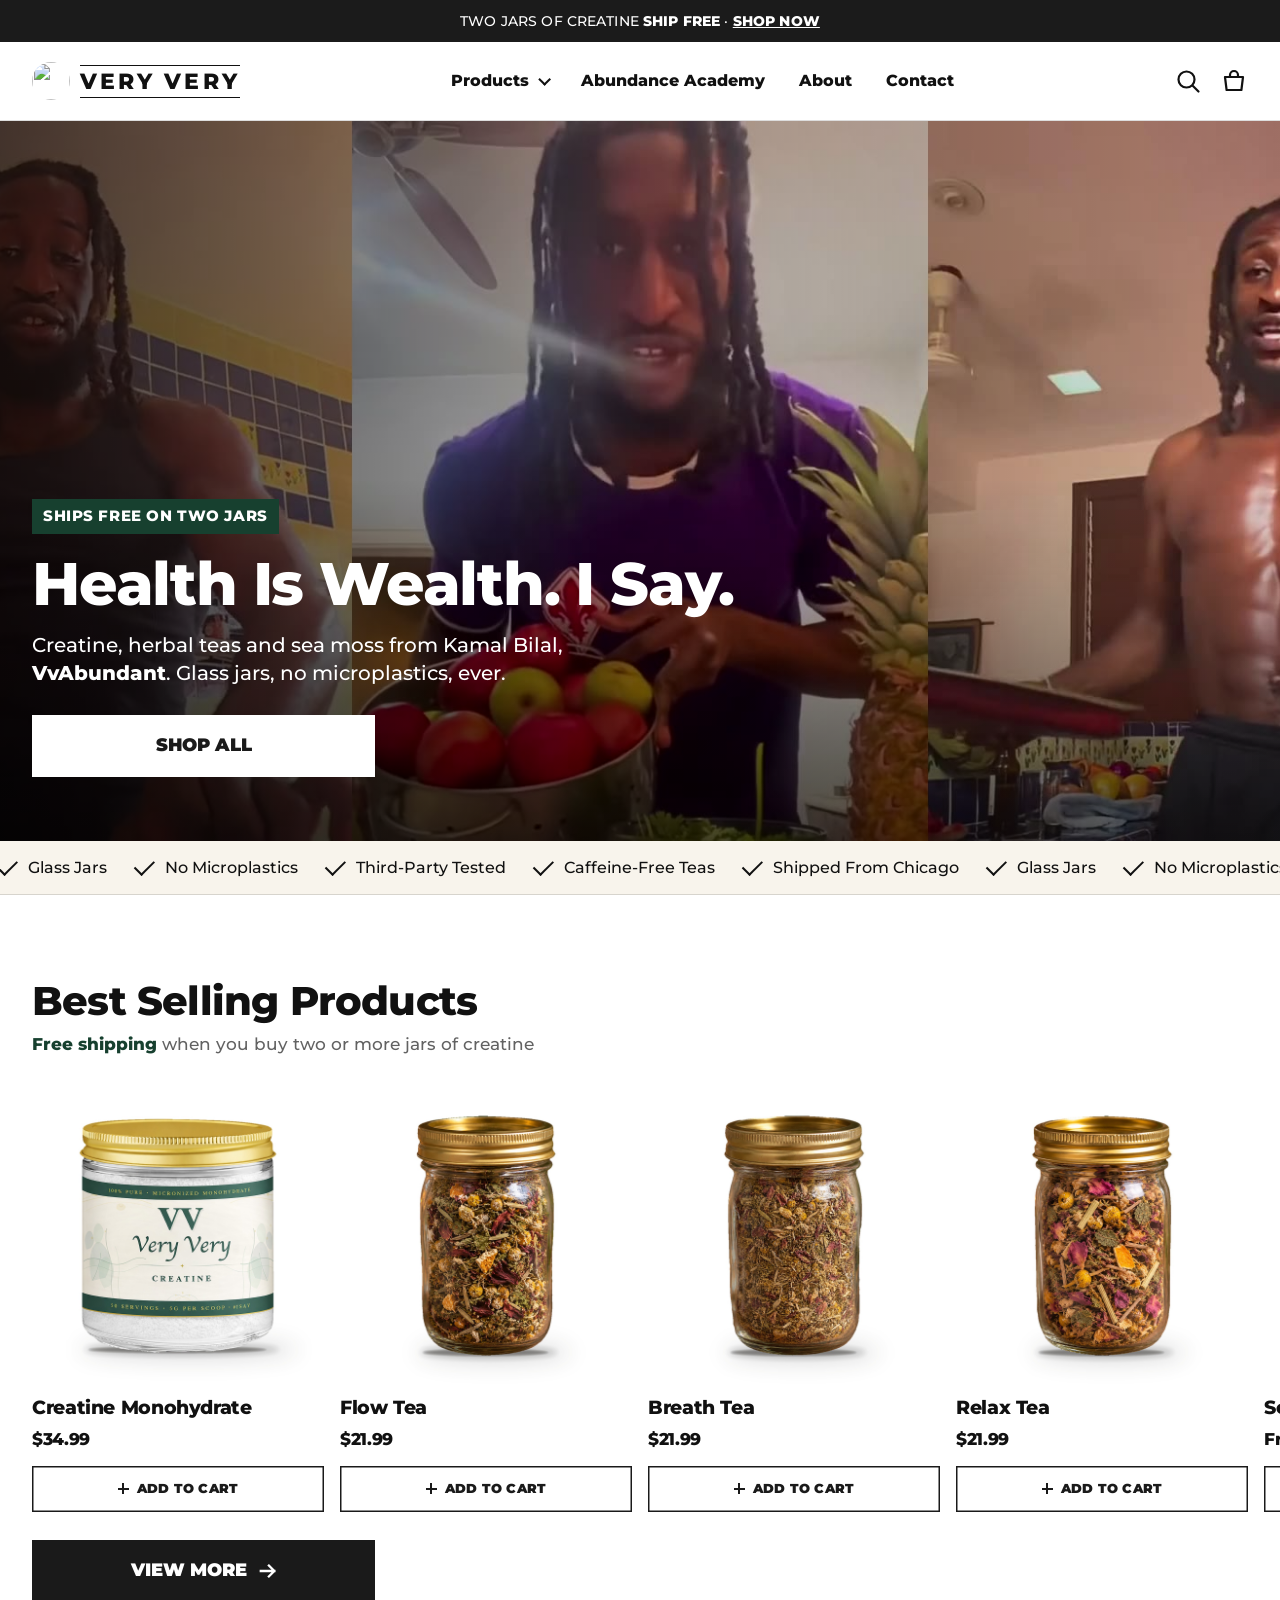
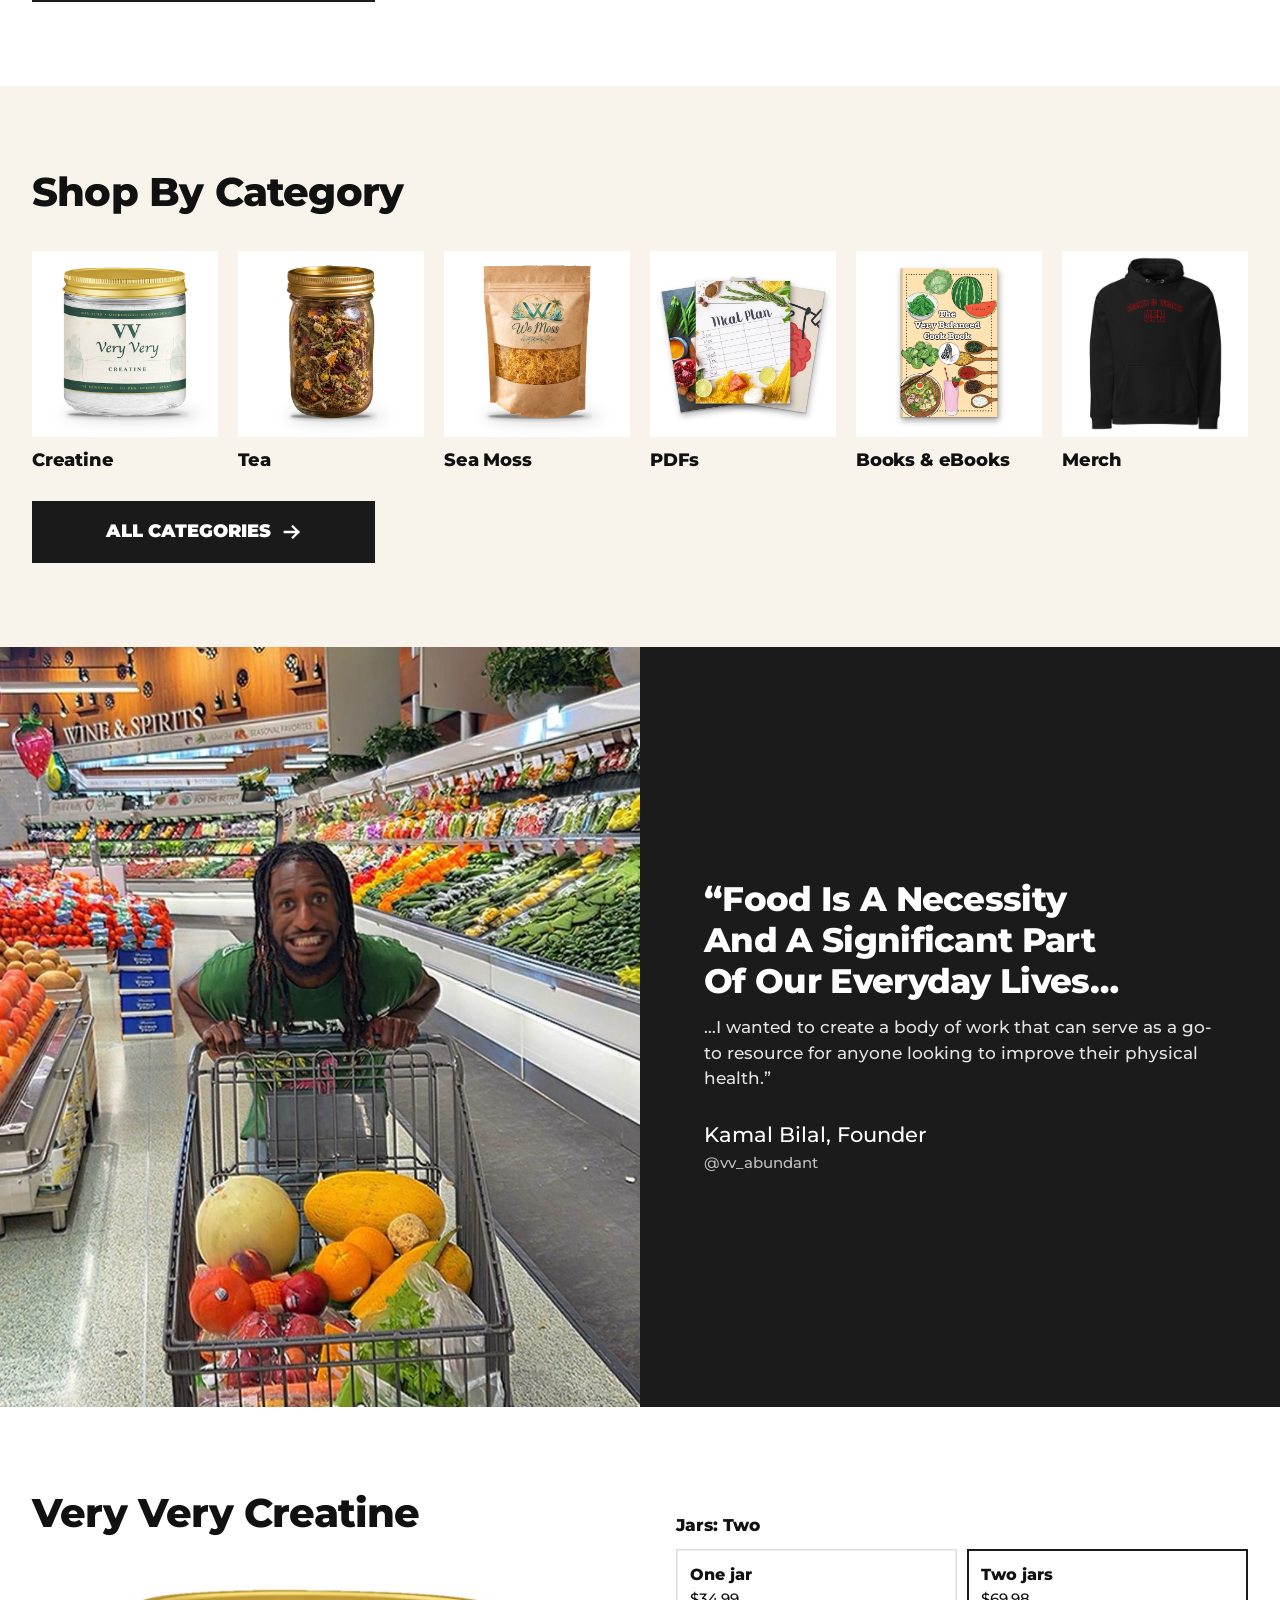
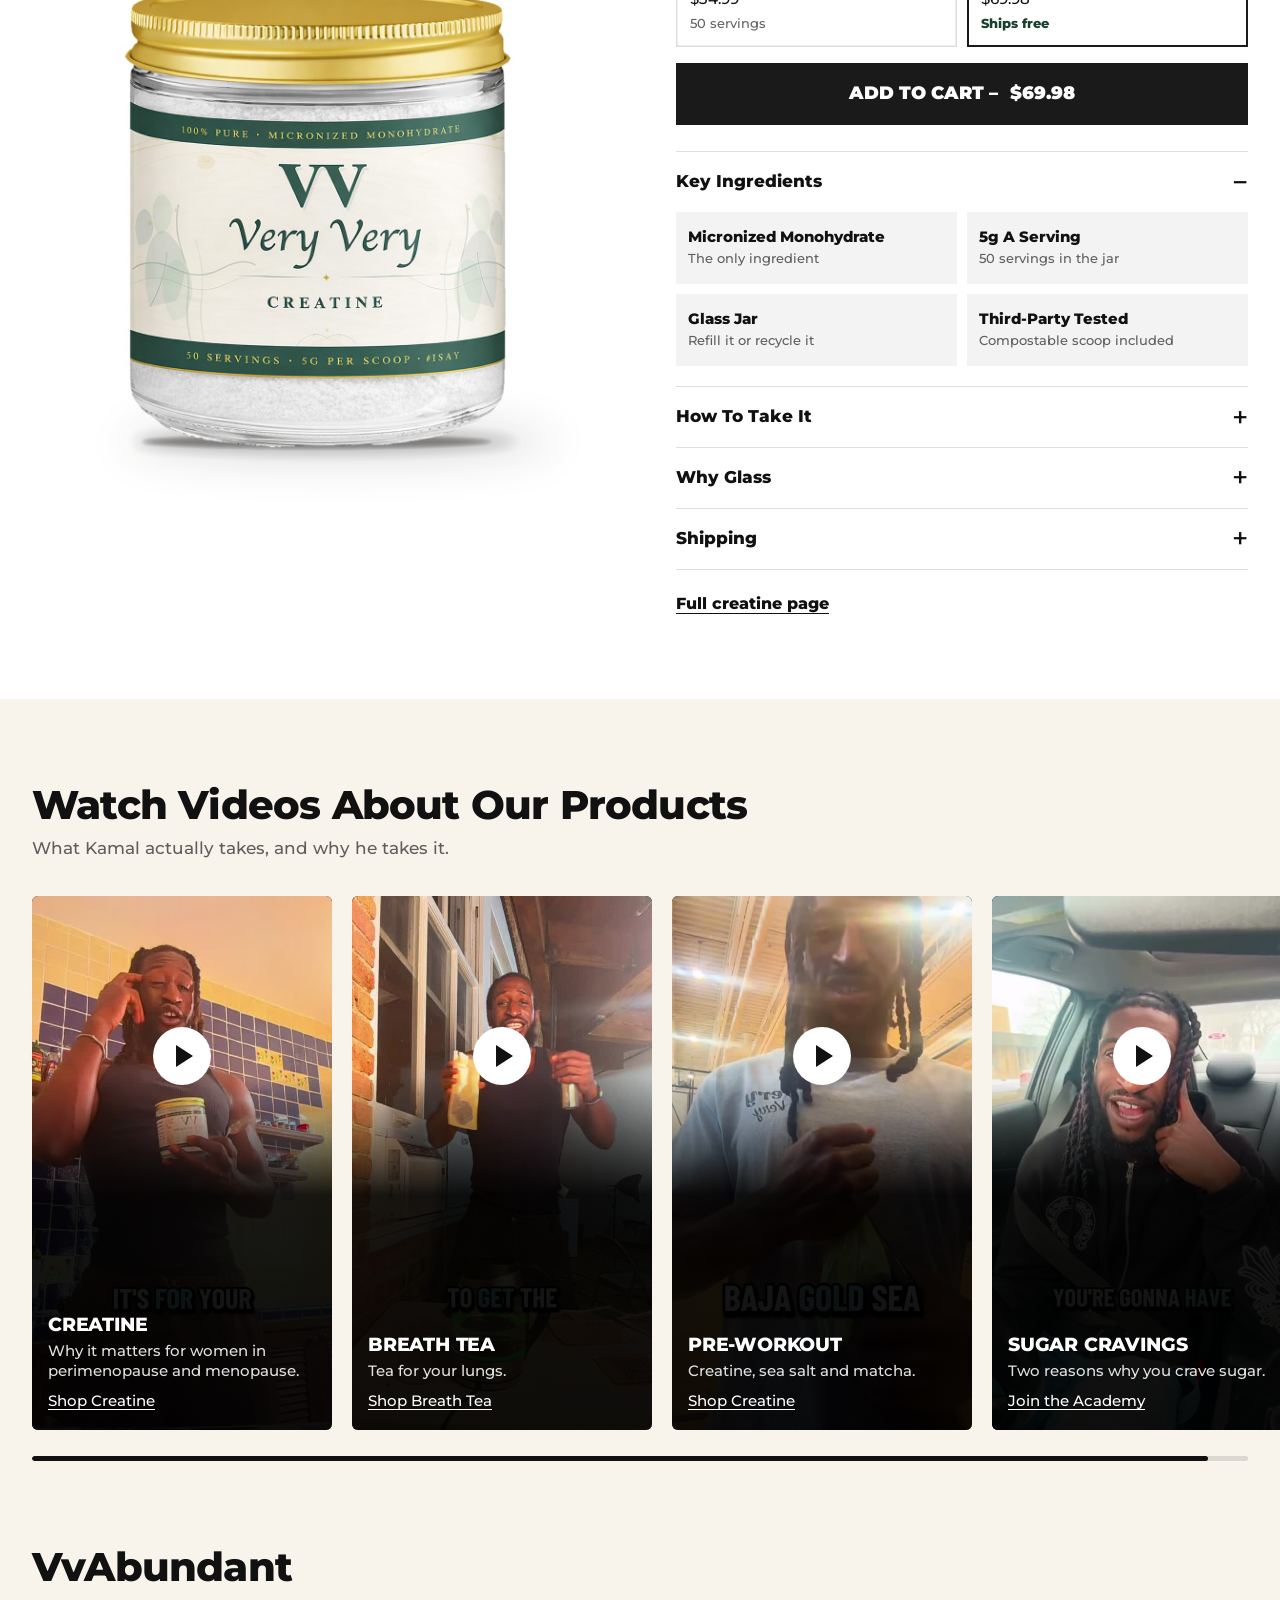
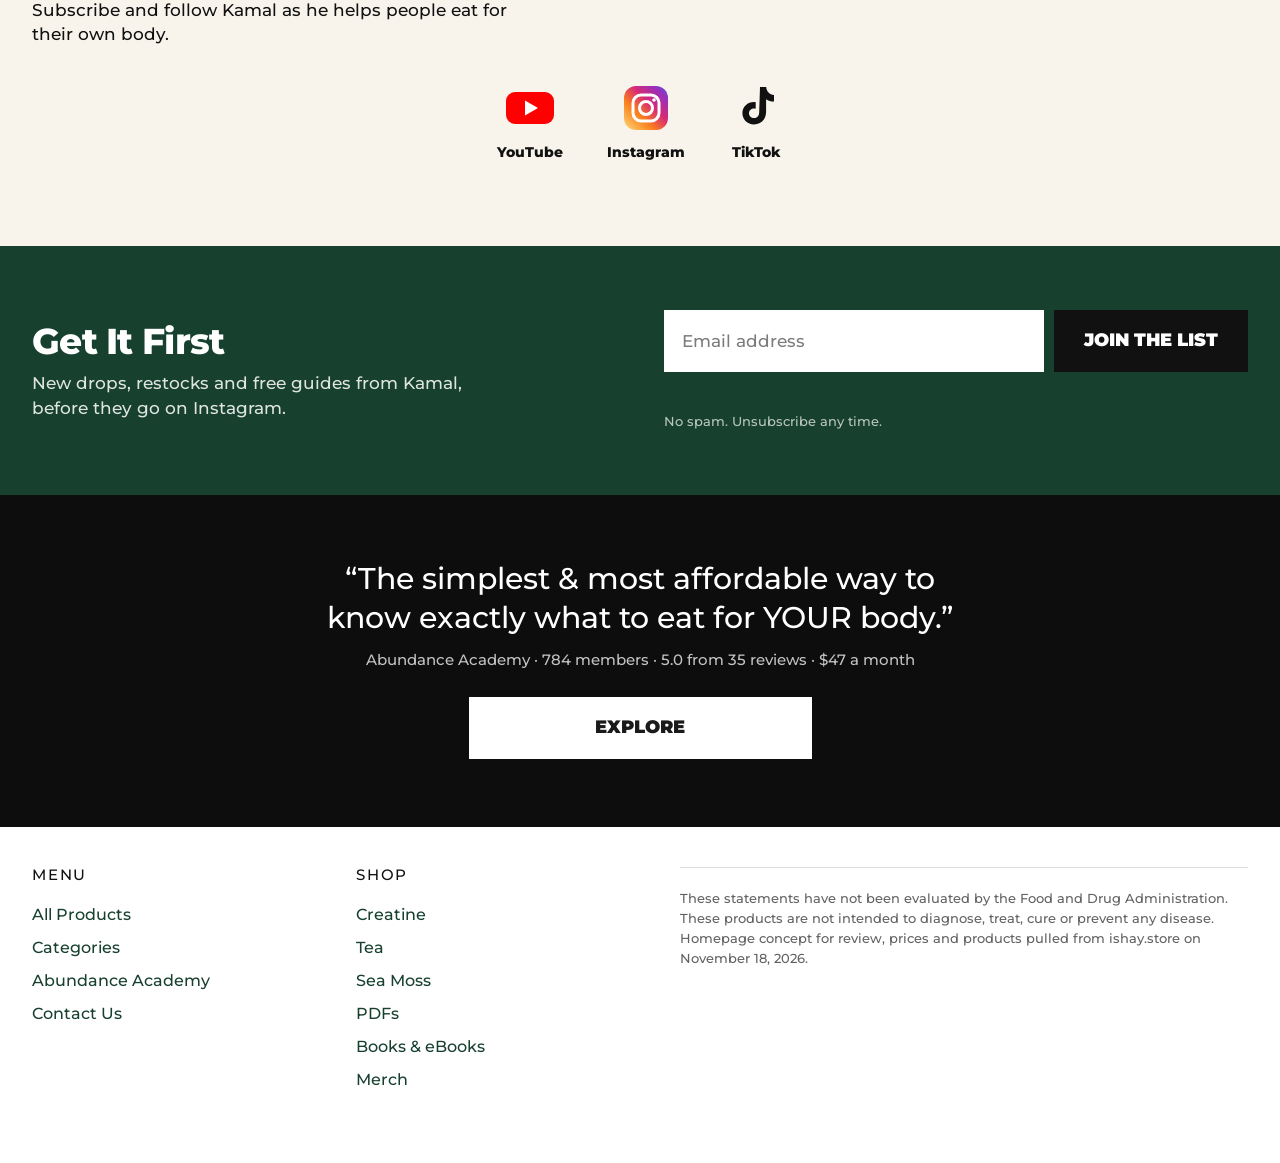
==== commit d8ca6262: "v13: creatine page rebuilt in the new style, Books and PDFs tiles on white, email signup strip, ligh" ====
--- a/index.html
+++ b/index.html
@@ -128,8 +128,8 @@
       <a class="cat" href="creatine.html"><div class="cat-shot"><img loading="lazy" decoding="async" src="img/creatine.jpg" alt="Very Very Creatine in a glass jar with a gold lid"></div><div class="n">Creatine</div></a>
       <a class="cat" href="https://ishay.store/collections/tea"><div class="cat-shot"><img loading="lazy" decoding="async" src="img/tea-flow.jpg" alt="Flow Tea in a glass jar"></div><div class="n">Tea</div></a>
       <a class="cat" href="https://ishay.store/collections/sea-moss"><div class="cat-shot"><img loading="lazy" decoding="async" src="img/sea-moss-dry.jpg" alt="A bag of dry sea moss"></div><div class="n">Sea Moss</div></a>
-      <a class="cat" href="https://ishay.store/collections/pdfs"><div class="cat-shot"><img loading="lazy" decoding="async" src="img/cat-pdf.jpg" alt="A weekly meal plan sheet surrounded by ingredients"></div><div class="n">PDFs</div></a>
-      <a class="cat" href="https://ishay.store/collections/books-ebooks"><div class="cat-shot"><img loading="lazy" decoding="async" src="img/cat-books-real.jpg" alt="The Very Balanced Handbook beside a plant and a glass of water"></div><div class="n">Books &amp; eBooks</div></a>
+      <a class="cat" href="https://ishay.store/collections/pdfs"><div class="cat-shot"><img loading="lazy" decoding="async" src="img/cat-pdf.jpg" alt="Three of Kamal's PDF guides, the 30 Day Meal Plan on top"></div><div class="n">PDFs</div></a>
+      <a class="cat" href="https://ishay.store/collections/books-ebooks"><div class="cat-shot"><img loading="lazy" decoding="async" src="img/cat-books-cover.jpg" alt="The Very Balanced Cook Book cover"></div><div class="n">Books &amp; eBooks</div></a>
       <a class="cat" href="https://ishay.store/collections/merch"><div class="cat-shot"><img loading="lazy" decoding="async" src="img/cat-merch.jpg" alt="A black Health is Wealth hoodie"></div><div class="n">Merch</div></a>
     </div>
     <a class="btn" href="https://ishay.store/collections">All categories <svg viewBox="0 0 20 20" fill="none" stroke="currentColor" stroke-width="2.6" stroke-linecap="square" stroke-linejoin="miter" aria-hidden="true"><path d="M2 10h15M11 4l6 6-6 6"/></svg></a>
@@ -214,6 +214,24 @@
   </div>
 </section>
 
+<section class="signup" id="list">
+  <div class="signup-in">
+    <div>
+      <h2>Get It First</h2>
+      <p>New drops, restocks and free guides from Kamal, before they go on Instagram.</p>
+    </div>
+    <div class="signup-side">
+      <form data-signup novalidate>
+        <label class="vh" for="email-home">Email address</label>
+        <input id="email-home" type="email" name="email" autocomplete="email" inputmode="email" placeholder="Email address" required>
+        <button class="btn" type="submit">Join the list</button>
+      </form>
+      <p class="signup-msg" data-signup-msg role="status"></p>
+      <small>No spam. Unsubscribe any time.</small>
+    </div>
+  </div>
+</section>
+
 <section class="strip">
   <h2>&ldquo;The simplest &amp; most affordable way to know exactly what to eat for YOUR body.&rdquo;</h2>
   <p>Abundance Academy · 784 members · 5.0 from 35 reviews · $47 a month</p>
--- a/home.css
+++ b/home.css
@@ -287,3 +287,61 @@
   .reels{gap:20px}
   .strip{padding:64px var(--pad) 68px}
 }
+
+/* v13: product page, signup strip, sticky buy bar */
+.crumb{font-size:13.5px;color:var(--mute);padding:16px 0 0}
+.crumb a{text-decoration:none}
+.crumb a:hover{text-decoration:underline}
+.pdp{padding-top:18px}
+.pdp h1{font-size:clamp(30px,8.4vw,44px)}
+.pdp-size{margin-top:8px;font-size:16px;color:var(--mute)}
+.pdp-price{margin-top:14px;font-size:22px;font-weight:800;letter-spacing:-.02em}
+.pdp-price span{font-size:14px;font-weight:500;color:var(--mute);letter-spacing:0;margin-left:8px}
+.pdp-lede{margin-top:18px;font-size:17px;line-height:1.5;max-width:32em}
+.pdp-small{margin-top:12px;font-size:13.5px;color:var(--mute);text-align:center}
+.steps{list-style:none;margin:0;padding:0;display:grid;gap:0;counter-reset:s;border-top:1.5px solid var(--ink)}
+.steps li{counter-increment:s;display:grid;grid-template-columns:54px 1fr;gap:4px 8px;padding:22px 0;border-bottom:1px solid var(--line)}
+.steps li::before{content:counter(s,decimal-leading-zero);font-weight:900;font-size:26px;letter-spacing:-.03em;line-height:1;grid-row:1/3}
+.steps h3{font-size:19px}
+.steps p{color:var(--mute);font-size:16px;max-width:30em}
+.faq-wrap{max-width:820px}
+.faq-wrap .more{margin-top:0}
+
+.signup{background:var(--green);color:#fff;padding:44px 0 48px}
+.signup-in{max-width:var(--wrap);margin:0 auto;padding:0 var(--pad)}
+.signup h2{font-size:clamp(26px,7vw,36px);text-wrap:balance}
+.signup p{margin-top:10px;font-size:17px;color:rgba(255,255,255,.86);max-width:28em}
+.signup form{margin-top:22px;display:grid;gap:10px}
+.signup input{-webkit-appearance:none;appearance:none;width:100%;min-height:60px;padding:0 18px;border:0;border-radius:0;background:#fff;color:var(--ink);font:500 17px var(--sans)}
+.signup input::placeholder{color:rgba(17,17,17,.55)}
+.signup input:focus-visible{outline:3px solid #fff;outline-offset:3px}
+.signup .btn{background:#111;min-width:0}
+.signup .btn:hover{background:#000}
+.signup-msg{margin-top:14px;font-size:15px;font-weight:800;min-height:1.4em}
+.signup small{display:block;margin-top:6px;font-size:13px;color:rgba(255,255,255,.7)}
+
+.buybar{position:fixed;left:0;right:0;bottom:0;z-index:25;background:#fff;border-top:1px solid var(--line);padding:10px var(--pad) calc(10px + env(safe-area-inset-bottom));display:flex;align-items:center;justify-content:space-between;gap:14px;transform:translateY(110%);transition:transform .25s cubic-bezier(.2,.7,.2,1);box-shadow:0 -10px 30px rgba(0,0,0,.08)}
+.buybar.show{transform:none}
+.buybar .t{font-weight:800;font-size:15px;line-height:1.2}
+.buybar .s{font-size:13px;color:var(--mute);margin-top:2px}
+.buybar .btn{width:auto;min-width:0;min-height:48px;padding:12px 20px;font-size:15px;white-space:nowrap}
+.has-buybar .foot{padding-bottom:110px}
+@media (prefers-reduced-motion:reduce){.buybar{transition:none}}
+
+@media (min-width:720px){
+  .signup{padding:64px 0}
+  .signup-in{display:grid;grid-template-columns:1fr 1fr;gap:48px;align-items:center}
+  .signup form{margin-top:0;grid-template-columns:1fr auto}
+  .signup .btn{min-width:0;padding:20px 30px}
+  .signup-side{min-width:0}
+  .steps{grid-template-columns:repeat(3,1fr);gap:32px;border-top:0}
+  .steps li{grid-template-columns:1fr;border-top:1.5px solid var(--ink);border-bottom:0}
+  .steps li::before{grid-row:auto;margin-bottom:10px;font-size:32px}
+  .pdp .feature-shot{position:sticky;top:96px}
+}
+@media (min-width:1000px){
+  .buybar{display:none}
+  .has-buybar .foot{padding-bottom:34px}
+  .pdp{padding-top:28px}
+  .pdp h1{font-size:48px}
+}
